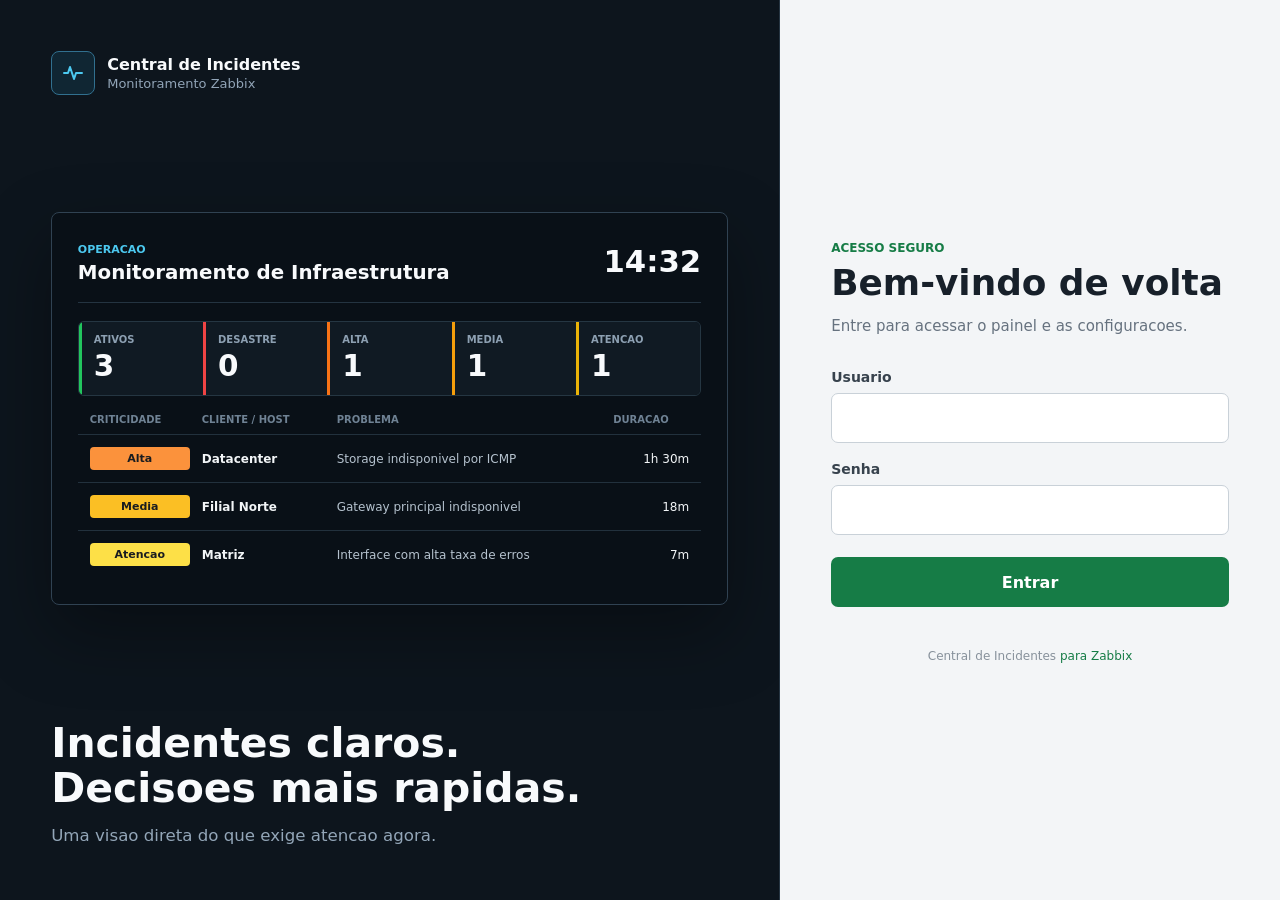
==== admin.html @ 93b90cda "feat: add dashboard customization settings" ====
<!DOCTYPE html>
<html lang="pt-BR">
<head>
  <meta charset="UTF-8" />
  <meta name="viewport" content="width=device-width, initial-scale=1.0" />
  <title>Central de Incidentes - Configuracoes</title>
  <link rel="stylesheet" href="styles.css" />
</head>
<body class="admin-page">
  <div class="admin-layout">
    <aside class="admin-sidebar">
      <div class="admin-brand">
        <div class="admin-brand-mark" aria-hidden="true">
          <svg viewBox="0 0 24 24">
            <path d="M3 12h4l2-6 4 12 2-6h6" />
          </svg>
        </div>
        <div>
          <strong>Central de Incidentes</strong>
          <span>Administracao</span>
        </div>
      </div>

      <nav class="admin-nav" aria-label="Secoes de configuracao" role="tablist">
        <button class="admin-nav-item is-active" type="button" data-admin-tab="zabbix" role="tab" aria-controls="zabbixSettings" aria-selected="true">
          <span class="admin-nav-index">01</span>
          <span><strong>Zabbix</strong><small>Conexao e escopo</small></span>
        </button>
        <button class="admin-nav-item" type="button" data-admin-tab="customization" role="tab" aria-controls="customizationSettings" aria-selected="false">
          <span class="admin-nav-index">02</span>
          <span><strong>Personalizacao</strong><small>Comportamento do painel</small></span>
        </button>
      </nav>

      <div class="admin-sidebar-footer">
        <span id="sessionText">Carregando sessao...</span>
        <button class="admin-logout" id="logoutButton" type="button">Encerrar sessao</button>
      </div>
    </aside>

    <main class="admin-main">
      <header class="admin-header">
        <div>
          <span class="admin-eyebrow">Sistema</span>
          <h1>Configuracoes</h1>
          <p>Ajuste a integracao e o comportamento da Central de Incidentes.</p>
        </div>
        <a class="admin-link" id="backToPanelLink" href="index.html">Voltar ao painel</a>
      </header>

      <section class="admin-message" id="messagePanel" role="status" aria-live="polite" hidden>
        <div id="messageText"></div>
      </section>

      <form id="settingsFormAdmin" class="admin-form">
        <section class="admin-view" id="zabbixSettings" data-admin-view="zabbix" role="tabpanel">
          <header class="admin-view-header">
            <span>01</span>
            <div>
              <h2>Conexao com o Zabbix</h2>
              <p>Credenciais, endpoint da API e origem dos incidentes monitorados.</p>
            </div>
          </header>

          <div class="admin-setting-group">
            <div class="admin-setting-intro">
              <h3>API do Zabbix</h3>
              <p>O token permanece criptografado no servidor e nunca e devolvido ao navegador.</p>
            </div>
            <div class="admin-setting-fields">
              <div class="admin-field admin-field-full">
                <div class="admin-field-heading">
                  <label id="urlFieldLabel" for="zabbixHostInput">URL da API para conexao ao Zabbix</label>
                  <div class="admin-segmented" aria-label="Modo de preenchimento da URL">
                    <button class="is-active" type="button" data-url-mode="quick" aria-pressed="true">Montagem rapida</button>
                    <button type="button" data-url-mode="full" aria-pressed="false">URL completa</button>
                  </div>
                </div>

                <input name="zabbix_api_url" id="zabbixApiUrl" type="hidden" />
                <div class="admin-url-builder" id="urlQuickFields">
                  <select id="zabbixProtocol" aria-label="Protocolo do Zabbix">
                    <option value="http">http://</option>
                    <option value="https">https://</option>
                  </select>
                  <input id="zabbixHostInput" type="text" inputmode="url" placeholder="IP ou host do Zabbix" autocomplete="url" />
                  <span>/zabbix/api_jsonrpc.php</span>
                </div>
                <input class="admin-full-url" id="zabbixFullUrl" type="url" placeholder="https://zabbix.exemplo.local/zabbix/api_jsonrpc.php" hidden />
                <span class="admin-hint" id="urlPreview">Informe o IP ou DNS do servidor Zabbix.</span>
              </div>

              <div class="admin-field admin-field-full">
                <label for="zabbixToken">Token da API</label>
                <div class="admin-input-action">
                  <input name="zabbix_token" id="zabbixToken" type="password" autocomplete="new-password" placeholder="Cole o token da API" />
                  <button class="action" id="tokenActionButton" type="button" hidden>Substituir token</button>
                </div>
                <span class="admin-token-state" id="tokenHint" data-state="empty">
                  <span aria-hidden="true"></span><span id="tokenHintText">Nenhum token salvo.</span>
                </span>
              </div>
            </div>
          </div>

          <div class="admin-setting-group">
            <div class="admin-setting-intro">
              <h3>Escopo de monitoramento</h3>
              <p>Defina quais problemas o painel deve consultar e o limite por requisicao.</p>
            </div>
            <div class="admin-setting-fields admin-grid-2">
              <div class="admin-field">
                <label for="fetchMode">Escopo</label>
                <select name="fetch_mode" id="fetchMode" required>
                  <option value="incidents">Incidentes ativos</option>
                  <option value="problems">Todos os problemas ativos</option>
                </select>
              </div>
              <div class="admin-field">
                <label for="apiLimit">Limite da API</label>
                <input name="api_limit" id="apiLimit" type="number" min="20" max="5000" step="10" required />
              </div>
              <div class="admin-field">
                <label for="monitoredGroups">IDs de grupos</label>
                <input name="monitored_group_ids" id="monitoredGroups" type="text" placeholder="12, 15, 18" />
                <span class="admin-hint">Vazio inclui todos os grupos permitidos ao token.</span>
              </div>
              <div class="admin-field">
                <label for="monitoredHosts">IDs de hosts</label>
                <input name="monitored_host_ids" id="monitoredHosts" type="text" placeholder="10084, 10120" />
                <span class="admin-hint">Vazio inclui todos os hosts permitidos ao token.</span>
              </div>
            </div>
          </div>
        </section>

        <section class="admin-view" id="customizationSettings" data-admin-view="customization" role="tabpanel" hidden>
          <header class="admin-view-header">
            <span>02</span>
            <div>
              <h2>Personalizacao do painel</h2>
              <p>Controle a atualizacao, a paginacao e a ordem dos incidentes na TV.</p>
            </div>
          </header>

          <div class="admin-setting-group">
            <div class="admin-setting-intro">
              <h3>Atualizacao e paginacao</h3>
              <p>Tempos curtos deixam o painel mais dinamico, mas aumentam o numero de consultas.</p>
            </div>
            <div class="admin-setting-fields admin-grid-2">
              <div class="admin-field">
                <label for="refreshSeconds">Atualizacao da API</label>
                <div class="admin-number-field">
                  <input name="refresh_seconds" id="refreshSeconds" type="number" min="5" max="900" step="5" required />
                  <span>segundos</span>
                </div>
              </div>
              <div class="admin-field">
                <label for="pageInterval">Troca automatica de pagina</label>
                <div class="admin-number-field">
                  <input name="page_interval_seconds" id="pageInterval" type="number" min="5" max="120" step="5" required />
                  <span>segundos</span>
                </div>
              </div>
              <div class="admin-field admin-field-full">
                <label for="sortMode">Ordenacao padrao</label>
                <select name="sort_mode" id="sortMode" required>
                  <option value="recent">Mais recentes</option>
                  <option value="severity">Criticidade primeiro</option>
                  <option value="duration">Duracao primeiro</option>
                  <option value="client">Cliente / host</option>
                  <option value="problem">Problema</option>
                </select>
              </div>
            </div>
          </div>

          <div class="admin-setting-group">
            <div class="admin-setting-intro">
              <h3>Transicao entre paginas</h3>
              <p>Escolha como a lista troca de pagina durante a rotacao automatica.</p>
            </div>
            <fieldset class="admin-setting-fields admin-choice-field">
              <legend>Efeito da paginacao</legend>
              <div class="admin-choice-grid">
                <label class="admin-choice">
                  <input name="page_transition" type="radio" value="none" />
                  <span class="admin-choice-preview preview-none" aria-hidden="true"><i></i><i></i></span>
                  <span><strong>Sem efeito</strong><small>Troca imediata</small></span>
                </label>
                <label class="admin-choice">
                  <input name="page_transition" type="radio" value="fade" />
                  <span class="admin-choice-preview preview-fade" aria-hidden="true"><i></i><i></i></span>
                  <span><strong>Fade</strong><small>Suave e discreto</small></span>
                </label>
                <label class="admin-choice">
                  <input name="page_transition" type="radio" value="slide" />
                  <span class="admin-choice-preview preview-slide" aria-hidden="true"><i></i><i></i></span>
                  <span><strong>Deslizar</strong><small>Movimento lateral</small></span>
                </label>
                <label class="admin-choice">
                  <input name="page_transition" type="radio" value="zoom" />
                  <span class="admin-choice-preview preview-zoom" aria-hidden="true"><i></i><i></i></span>
                  <span><strong>Zoom suave</strong><small>Entrada em foco</small></span>
                </label>
              </div>
            </fieldset>
          </div>

          <div class="admin-setting-group">
            <div class="admin-setting-intro">
              <h3>Escala dos textos</h3>
              <p>Ajuste a leitura a distancia sem alterar a quantidade de informacao do painel.</p>
            </div>
            <div class="admin-setting-fields">
              <div class="admin-field admin-slider-field">
                <div class="admin-slider-heading">
                  <label for="incidentFontScale">Fonte dos incidentes</label>
                  <output id="incidentFontScaleValue" for="incidentFontScale">100%</output>
                </div>
                <input name="incident_font_scale" id="incidentFontScale" type="range" min="85" max="125" step="5" value="100" />
                <div class="admin-slider-scale"><span>Compacta</span><span>Padrao</span><span>Ampliada</span></div>
              </div>
              <div class="admin-field admin-slider-field">
                <div class="admin-slider-heading">
                  <label for="cardFontScale">Fonte dos cards</label>
                  <output id="cardFontScaleValue" for="cardFontScale">100%</output>
                </div>
                <input name="card_font_scale" id="cardFontScale" type="range" min="85" max="125" step="5" value="100" />
                <div class="admin-slider-scale"><span>Compacta</span><span>Padrao</span><span>Ampliada</span></div>
              </div>
              <button class="action admin-reset-button" id="resetCustomizationButton" type="button">Redefinir personalizacao</button>
            </div>
          </div>
        </section>

        <footer class="admin-actions">
          <span id="saveHint" data-state="clean">Nenhuma alteracao pendente.</span>
          <div>
            <button class="action" id="discardChangesButton" type="button" disabled>Descartar alteracoes</button>
            <button class="action primary" id="saveSettingsButton" type="submit" disabled>Salvar configuracoes</button>
          </div>
        </footer>
      </form>
    </main>
  </div>

  <script src="admin.js"></script>
</body>
</html>
---- styles.css ----
/* Shared foundation for login and administration */
    * {
      box-sizing: border-box;
    }

    :root {
      --bg: #070b10;
      --surface: #101923;
      --surface-2: #152131;
      --surface-3: #1d2b3a;
      --border: #2a3a4c;
      --text: #f8fafc;
      --muted: #9fb0c4;
      --muted-2: #6f8196;
      --ok: #22c55e;
      --info: #38bdf8;
      --disaster: #ef4444;
      --high: #f97316;
      --average: #f59e0b;
      --warning: #eab308;
      --severity-dark-text: #111827;
      --shadow: 0 22px 58px rgba(0, 0, 0, 0.42);
    }

    html,
    body {
      width: 100%;
      height: 100%;
      margin: 0;
      overflow: hidden;
      font-family: Inter, ui-sans-serif, system-ui, -apple-system, BlinkMacSystemFont, "Segoe UI", Arial, sans-serif;
      background:
        radial-gradient(circle at 12% 0%, rgba(56, 189, 248, 0.18), transparent 30%),
        radial-gradient(circle at 90% 8%, rgba(34, 197, 94, 0.10), transparent 28%),
        linear-gradient(180deg, #0a1017 0%, #070b10 48%, #05070b 100%);
      color: var(--text);
    }

    button,
    input,
    select {
      font: inherit;
    }

    button {
      color: inherit;
    }


/* Shared controls */
    .action {
      height: 42px;
      display: inline-flex;
      align-items: center;
      justify-content: center;
      padding: 0 16px;
      border: 1px solid var(--border);
      border-radius: 8px;
      background: var(--surface-2);
      color: var(--text);
      cursor: pointer;
      font-size: 14px;
      font-weight: 700;
    }

    .action.primary {
      color: #07110e;
      border-color: transparent;
      background: var(--ok);
    }

    .action:disabled {
      cursor: wait;
      opacity: 0.58;
    }


/* Authentication and administration */
    .auth-page {
      min-height: 100%;
      overflow: auto;
      background: #f3f5f7;
      color: #17202a;
    }

    .auth-shell {
      min-height: 100vh;
      display: grid;
      grid-template-columns: minmax(0, 1.35fr) minmax(500px, 0.65fr);
    }

    .auth-visual {
      min-width: 0;
      min-height: 100vh;
      display: grid;
      grid-template-rows: auto minmax(280px, 1fr) auto;
      gap: clamp(24px, 4vh, 44px);
      padding: clamp(28px, 4vw, 64px);
      overflow: hidden;
      background: #0d151d;
      color: #f8fafc;
      border-right: 1px solid #263542;
    }

    .auth-brand,
    .auth-mobile-brand,
    .admin-brand {
      display: flex;
      align-items: center;
      gap: 12px;
    }

    .auth-brand-mark,
    .admin-brand-mark {
      width: 44px;
      height: 44px;
      flex: 0 0 44px;
      display: grid;
      place-items: center;
      border: 1px solid #31708f;
      border-radius: 8px;
      background: #102633;
      color: #4cc9f0;
    }

    .auth-brand-mark svg,
    .admin-brand-mark svg {
      width: 24px;
      height: 24px;
      fill: none;
      stroke: currentColor;
      stroke-width: 2;
      stroke-linecap: round;
      stroke-linejoin: round;
    }

    .auth-brand strong,
    .auth-mobile-brand strong {
      display: block;
      font-size: 16px;
      font-weight: 700;
    }

    .auth-brand span {
      display: block;
      margin-top: 2px;
      color: #91a4b7;
      font-size: 13px;
    }

    .dashboard-preview {
      width: min(100%, 980px);
      align-self: center;
      padding: clamp(18px, 2vw, 28px);
      border: 1px solid #304252;
      border-radius: 8px;
      background: #091017;
      box-shadow: 0 28px 70px rgba(0, 0, 0, 0.34);
    }

    .preview-header {
      display: flex;
      align-items: center;
      justify-content: space-between;
      gap: 20px;
      padding-bottom: 18px;
      border-bottom: 1px solid #243441;
    }

    .preview-header strong {
      display: block;
      margin-top: 4px;
      font-size: clamp(16px, 1.55vw, 24px);
      font-weight: 650;
    }

    .preview-kicker {
      color: #4cc9f0;
      font-size: 11px;
      font-weight: 700;
      text-transform: uppercase;
    }

    .preview-time {
      font-size: clamp(22px, 2.4vw, 36px);
      font-weight: 700;
      font-variant-numeric: tabular-nums;
    }

    .preview-metrics {
      display: grid;
      grid-template-columns: repeat(5, minmax(0, 1fr));
      margin: 18px 0;
      border: 1px solid #253642;
      border-radius: 6px;
      overflow: hidden;
    }

    .preview-metric {
      min-width: 0;
      padding: 12px;
      border-left: 3px solid #22c55e;
      background: #101a23;
    }

    .preview-metric + .preview-metric {
      border-top: 0;
      border-bottom: 0;
    }

    .preview-metric span,
    .preview-metric strong {
      display: block;
    }

    .preview-metric span {
      color: #8da0b2;
      font-size: 10px;
      font-weight: 600;
      text-transform: uppercase;
    }

    .preview-metric strong {
      margin-top: 4px;
      font-size: clamp(22px, 2.3vw, 34px);
      font-weight: 700;
    }

    .preview-metric.disaster { border-left-color: #ef4444; }
    .preview-metric.high { border-left-color: #f97316; }
    .preview-metric.average { border-left-color: #f59e0b; }
    .preview-metric.warning { border-left-color: #eab308; }

    .preview-table-head,
    .preview-event {
      display: grid;
      grid-template-columns: 100px minmax(110px, 0.72fr) minmax(180px, 1.55fr) 76px;
      align-items: center;
      gap: 12px;
    }

    .preview-table-head {
      padding: 0 12px 9px;
      color: #6f8294;
      font-size: 10px;
      font-weight: 650;
      text-transform: uppercase;
    }

    .preview-event {
      min-height: 48px;
      padding: 8px 12px;
      border-top: 1px solid #22313d;
      color: #b5c2ce;
      font-size: 12px;
    }

    .preview-event strong {
      overflow: hidden;
      color: #f2f5f7;
      font-weight: 600;
      text-overflow: ellipsis;
      white-space: nowrap;
    }

    .preview-event > span:not(.preview-severity) {
      overflow: hidden;
      text-overflow: ellipsis;
      white-space: nowrap;
    }

    .preview-event time {
      color: #f2f5f7;
      text-align: right;
      font-variant-numeric: tabular-nums;
    }

    .preview-severity {
      padding: 5px 8px;
      border-radius: 4px;
      color: #191c20;
      font-size: 11px;
      font-weight: 750;
      text-align: center;
    }

    .preview-severity.high { background: #fb923c; }
    .preview-severity.average { background: #fbbf24; }
    .preview-severity.warning { background: #fde047; }

    .auth-visual-copy h1 {
      margin: 0;
      padding: 0;
      overflow: visible;
      color: #f8fafc;
      font-size: clamp(30px, 3.2vw, 52px);
      font-weight: 650;
      line-height: 1.08;
      white-space: normal;
    }

    .auth-visual-copy p {
      margin: 14px 0 0;
      color: #93a6b8;
      font-size: clamp(15px, 1.3vw, 19px);
      line-height: 1.5;
    }

    .auth-access {
      min-width: 0;
      display: grid;
      place-items: center;
      padding: 40px clamp(28px, 4vw, 56px);
      background: #f3f5f7;
    }

    .auth-form-wrap {
      width: min(100%, 430px);
    }

    .auth-mobile-brand {
      display: none;
      margin-bottom: 44px;
    }

    .auth-heading > span {
      color: #167c46;
      font-size: 12px;
      font-weight: 700;
      text-transform: uppercase;
    }

    .auth-heading h2 {
      margin: 8px 0 0;
      color: #17202a;
      font-size: clamp(30px, 2.8vw, 40px);
      font-weight: 700;
      line-height: 1.08;
    }

    .auth-heading p {
      margin: 12px 0 0;
      color: #66727f;
      font-size: 15px;
      line-height: 1.5;
    }

    .auth-form {
      display: grid;
      gap: 18px;
      margin-top: 32px;
    }

    .auth-form label {
      display: grid;
      gap: 8px;
      color: #37424d;
      font-size: 14px;
      font-weight: 600;
    }

    .auth-form input {
      width: 100%;
      height: 50px;
      padding: 0 14px;
      border: 1px solid #c9d1d8;
      border-radius: 7px;
      outline: none;
      background: #ffffff;
      color: #17202a;
      transition: border-color 150ms ease, box-shadow 150ms ease;
    }

    .auth-form input:focus {
      border-color: #167c46;
      box-shadow: 0 0 0 3px rgba(22, 124, 70, 0.12);
    }

    .auth-submit {
      height: 50px;
      margin-top: 4px;
      border: 0;
      border-radius: 7px;
      background: #167c46;
      color: #ffffff;
      cursor: pointer;
      font-weight: 700;
      transition: background 150ms ease, transform 150ms ease;
    }

    .auth-submit:hover,
    .auth-submit:focus-visible {
      outline: none;
      background: #11683a;
      transform: translateY(-1px);
    }

    .auth-submit:disabled {
      cursor: wait;
      opacity: 0.62;
      transform: none;
    }

    .auth-message,
    .admin-message {
      margin-bottom: 22px;
      padding: 12px 14px;
      border: 1px solid #cbd5df;
      border-radius: 7px;
      background: #ffffff;
      color: #42505d;
      font-size: 14px;
      line-height: 1.45;
    }

    .auth-message[data-type="error"],
    .admin-message[data-type="error"] {
      border-color: #efb2b2;
      background: #fff1f1;
      color: #9f2929;
    }

    .admin-message[data-type="success"] {
      border-color: #9fd5b6;
      background: #edf9f1;
      color: #17633a;
    }

    .admin-message[data-type="warning"] {
      border-color: #e9c97f;
      background: #fff8e7;
      color: #785610;
    }

    .auth-footnote {
      margin-top: 42px;
      color: #87919b;
      font-size: 12px;
      text-align: center;
    }

    .auth-footnote span {
      color: #167c46;
    }

    .admin-page {
      height: 100vh;
      min-height: 100vh;
      overflow-x: hidden;
      overflow-y: auto;
      color: #edf3f7;
      background: #080f15;
      color-scheme: dark;
      scrollbar-color: #3f5668 #080f15;
      scrollbar-width: thin;
    }

    .admin-page::-webkit-scrollbar {
      width: 11px;
    }

    .admin-page::-webkit-scrollbar-track {
      background: #080f15;
    }

    .admin-page::-webkit-scrollbar-thumb {
      border: 3px solid #080f15;
      border-radius: 6px;
      background: #3f5668;
    }

    .admin-page::-webkit-scrollbar-thumb:hover {
      background: #526c7d;
    }

    .admin-page [hidden] {
      display: none !important;
    }

    .admin-layout {
      display: grid;
      grid-template-columns: 272px minmax(0, 1fr);
      min-height: 100vh;
    }

    .admin-sidebar {
      position: sticky;
      top: 0;
      display: flex;
      flex-direction: column;
      height: 100vh;
      padding: 26px 18px 20px;
      border-right: 1px solid #23333f;
      background: #0d161e;
    }

    .admin-brand {
      display: flex;
      align-items: center;
      gap: 12px;
      padding: 0 8px 28px;
      border-bottom: 1px solid #23333f;
    }

    .admin-brand-mark {
      display: grid;
      flex: 0 0 42px;
      width: 42px;
      height: 42px;
      place-items: center;
      border: 1px solid #24566a;
      border-radius: 7px;
      color: #4cc9f0;
      background: #0c2430;
    }

    .admin-brand-mark svg {
      width: 22px;
      height: 22px;
      fill: none;
      stroke: currentColor;
      stroke-linecap: round;
      stroke-linejoin: round;
      stroke-width: 1.8;
    }

    .admin-brand strong,
    .admin-brand span {
      display: block;
    }

    .admin-brand strong {
      color: #f6f9fb;
      font-size: 14px;
      font-weight: 650;
    }

    .admin-brand span {
      margin-top: 3px;
      color: #7f93a4;
      font-size: 11px;
      letter-spacing: 0;
      text-transform: uppercase;
    }

    .admin-nav {
      display: grid;
      gap: 6px;
      margin-top: 24px;
    }

    .admin-nav-item {
      display: grid;
      grid-template-columns: 30px minmax(0, 1fr);
      gap: 10px;
      width: 100%;
      min-height: 62px;
      padding: 11px 12px;
      border: 1px solid transparent;
      border-radius: 6px;
      color: #91a3b2;
      background: transparent;
      text-align: left;
      cursor: pointer;
    }

    .admin-nav-item:hover {
      border-color: #293b48;
      color: #dbe6ec;
      background: #111e27;
    }

    .admin-nav-item.is-active {
      border-color: #2b5263;
      color: #f4f8fa;
      background: #112631;
      box-shadow: inset 3px 0 #4cc9f0;
    }

    .admin-nav-index {
      padding-top: 2px;
      color: #647887;
      font-size: 11px;
      font-variant-numeric: tabular-nums;
    }

    .admin-nav-item.is-active .admin-nav-index {
      color: #4cc9f0;
    }

    .admin-nav-item strong,
    .admin-nav-item small {
      display: block;
    }

    .admin-nav-item strong {
      font-size: 14px;
      font-weight: 600;
    }

    .admin-nav-item small {
      margin-top: 4px;
      color: #728593;
      font-size: 11px;
      font-weight: 400;
    }

    .admin-sidebar-footer {
      display: grid;
      gap: 10px;
      margin-top: auto;
      padding: 18px 8px 2px;
      border-top: 1px solid #23333f;
    }

    .admin-sidebar-footer span {
      overflow: hidden;
      color: #7f93a4;
      font-size: 12px;
      text-overflow: ellipsis;
      white-space: nowrap;
    }

    .admin-logout {
      width: fit-content;
      padding: 0;
      border: 0;
      color: #bdcbd4;
      background: transparent;
      font-size: 12px;
      cursor: pointer;
    }

    .admin-logout:hover,
    .admin-logout:focus-visible {
      color: #f6f9fb;
    }

    .admin-main {
      min-width: 0;
      padding: 34px clamp(28px, 5vw, 72px) 92px;
    }

    .admin-header {
      display: flex;
      align-items: flex-end;
      justify-content: space-between;
      gap: 24px;
      max-width: 1180px;
      margin: 0 auto 28px;
      padding-bottom: 24px;
      border-bottom: 1px solid #23333f;
    }

    .admin-eyebrow {
      color: #4cc9f0;
      font-size: 11px;
      font-weight: 650;
      text-transform: uppercase;
    }

    .admin-header h1 {
      margin: 6px 0 5px;
      color: #f7fafc;
      font-size: clamp(30px, 4vw, 44px);
      font-weight: 650;
      line-height: 1.05;
    }

    .admin-header p {
      margin: 0;
      color: #8fa1b0;
      font-size: 14px;
      line-height: 1.5;
    }

    .admin-link {
      padding-bottom: 3px;
      color: #b9c8d1;
      font-size: 13px;
      font-weight: 600;
      text-decoration: none;
      white-space: nowrap;
    }

    .admin-link::before {
      content: "\2190";
      margin-right: 7px;
      color: #4cc9f0;
    }

    .admin-link:hover,
    .admin-link:focus-visible {
      color: #ffffff;
    }

    .admin-message,
    .admin-form {
      max-width: 1180px;
      margin-inline: auto;
    }

    .admin-message {
      margin-bottom: 18px;
      padding: 13px 15px;
      border: 1px solid #28556a;
      border-radius: 6px;
      color: #bfeafb;
      background: #0d2530;
      font-size: 13px;
    }

    .admin-message[data-type="error"] {
      border-color: #713440;
      color: #ffbdc5;
      background: #26141a;
    }

    .admin-message[data-type="success"] {
      border-color: #226441;
      color: #a9eac5;
      background: #0e261b;
    }

    .admin-message[data-type="warning"] {
      border-color: #6a5323;
      color: #f2d28b;
      background: #251e10;
    }

    .admin-form {
      min-width: 0;
    }

    .admin-view-header {
      display: grid;
      grid-template-columns: 38px minmax(0, 1fr);
      gap: 14px;
      align-items: start;
      padding: 4px 0 24px;
    }

    .admin-view-header > span {
      display: grid;
      width: 36px;
      height: 36px;
      place-items: center;
      border: 1px solid #2d4654;
      border-radius: 6px;
      color: #4cc9f0;
      background: #0d2029;
      font-size: 11px;
    }

    .admin-view-header h2 {
      margin: 0 0 6px;
      color: #f2f7f9;
      font-size: 24px;
      font-weight: 620;
      line-height: 1.2;
    }

    .admin-view-header p,
    .admin-setting-intro p {
      margin: 0;
      color: #8396a5;
      font-size: 13px;
      line-height: 1.55;
    }

    .admin-setting-group {
      display: grid;
      grid-template-columns: minmax(190px, 250px) minmax(0, 1fr);
      gap: clamp(28px, 5vw, 68px);
      padding: 30px 0;
      border-top: 1px solid #21313d;
    }

    .admin-setting-intro h3 {
      margin: 0 0 8px;
      color: #dbe6eb;
      font-size: 15px;
      font-weight: 600;
    }

    .admin-setting-fields {
      display: grid;
      gap: 22px;
      min-width: 0;
    }

    .admin-grid-2 {
      grid-template-columns: repeat(2, minmax(0, 1fr));
    }

    .admin-field {
      display: grid;
      align-content: start;
      gap: 8px;
      min-width: 0;
    }

    .admin-field-full {
      grid-column: 1 / -1;
    }

    .admin-field > label,
    .admin-field-heading > label {
      color: #c6d3da;
      font-size: 12px;
      font-weight: 600;
    }

    .admin-field-heading {
      display: flex;
      align-items: center;
      justify-content: space-between;
      gap: 18px;
    }

    .admin-page input,
    .admin-page select {
      width: 100%;
      height: 46px;
      min-width: 0;
      padding: 0 13px;
      border: 1px solid #2b3d49;
      border-radius: 6px;
      outline: none;
      color: #f1f6f8;
      background: #091119;
      font: inherit;
      font-size: 13px;
    }

    .admin-page input::placeholder {
      color: #586b79;
      opacity: 1;
    }

    .admin-page input:hover,
    .admin-page select:hover {
      border-color: #3a5260;
    }

    .admin-page input:focus,
    .admin-page select:focus {
      border-color: #3ca9cb;
      box-shadow: 0 0 0 3px rgba(76, 201, 240, 0.1);
    }

    .admin-page input[readonly] {
      color: #8ca0ae;
      background: #0d161e;
      cursor: default;
    }

    .admin-segmented {
      display: inline-grid;
      grid-auto-flow: column;
      padding: 3px;
      border: 1px solid #2a3c48;
      border-radius: 6px;
      background: #0b141b;
    }

    .admin-segmented button {
      min-height: 30px;
      padding: 0 11px;
      border: 0;
      border-radius: 4px;
      color: #8295a4;
      background: transparent;
      font-size: 11px;
      font-weight: 600;
      cursor: pointer;
    }

    .admin-segmented button:hover {
      color: #d9e5eb;
    }

    .admin-segmented button.is-active {
      color: #eaf9fe;
      background: #173442;
    }

    .admin-url-builder {
      display: grid;
      grid-template-columns: 104px minmax(150px, 1fr) auto;
      min-width: 0;
      border: 1px solid #2b3d49;
      border-radius: 6px;
      background: #091119;
    }

    .admin-url-builder:focus-within {
      border-color: #3ca9cb;
      box-shadow: 0 0 0 3px rgba(76, 201, 240, 0.1);
    }

    .admin-url-builder select,
    .admin-url-builder input {
      border: 0;
      border-radius: 0;
      box-shadow: none;
    }

    .admin-url-builder select {
      border-right: 1px solid #2b3d49;
      border-radius: 5px 0 0 5px;
      color: #8fdff7;
      background: #0e1b23;
    }

    .admin-url-builder input:focus,
    .admin-url-builder select:focus {
      border-color: transparent;
      box-shadow: none;
    }

    .admin-url-builder > span {
      display: flex;
      align-items: center;
      padding: 0 13px;
      border-left: 1px solid #2b3d49;
      color: #8195a3;
      background: #0e1b23;
      font-family: Consolas, "Courier New", monospace;
      font-size: 12px;
      white-space: nowrap;
    }

    .admin-full-url {
      font-family: Consolas, "Courier New", monospace !important;
    }

    .admin-hint {
      margin: 0;
      overflow-wrap: anywhere;
      color: #687c8b;
      font-size: 11px;
      line-height: 1.45;
    }

    .admin-hint.has-value {
      color: #8299a7;
      font-family: Consolas, "Courier New", monospace;
    }

    .admin-input-action {
      display: grid;
      grid-template-columns: minmax(0, 1fr) auto;
      gap: 10px;
    }

    .admin-input-action .action {
      min-height: 46px;
      white-space: nowrap;
    }

    .admin-token-state {
      display: flex;
      align-items: center;
      gap: 7px;
      color: #8093a1;
      font-size: 11px;
    }

    .admin-token-state > span:first-child {
      flex: 0 0 7px;
      width: 7px;
      height: 7px;
      border-radius: 50%;
      background: #667985;
    }

    .admin-token-state[data-state="saved"] {
      color: #9edab8;
    }

    .admin-token-state[data-state="saved"] > span:first-child {
      background: #25c36a;
      box-shadow: 0 0 0 3px rgba(37, 195, 106, 0.1);
    }

    .admin-token-state[data-state="editing"] {
      color: #8fdff7;
    }

    .admin-token-state[data-state="editing"] > span:first-child {
      background: #4cc9f0;
    }

    .admin-number-field {
      position: relative;
    }

    .admin-number-field input {
      padding-right: 84px;
    }

    .admin-number-field span {
      position: absolute;
      top: 50%;
      right: 13px;
      color: #718594;
      font-size: 11px;
      pointer-events: none;
      transform: translateY(-50%);
    }

    .admin-choice-field {
      min-width: 0;
      margin: 0;
      padding: 0;
      border: 0;
    }

    .admin-choice-field legend {
      margin-bottom: 10px;
      color: #c6d3da;
      font-size: 12px;
      font-weight: 600;
    }

    .admin-choice-grid {
      display: grid;
      grid-template-columns: repeat(2, minmax(0, 1fr));
      gap: 10px;
    }

    .admin-choice {
      display: grid;
      grid-template-columns: 18px 46px minmax(0, 1fr);
      align-items: center;
      gap: 11px;
      min-height: 68px;
      padding: 10px 12px;
      border: 1px solid #2b3d49;
      border-radius: 6px;
      color: #afbec7;
      background: #0b141b;
      cursor: pointer;
    }

    .admin-choice:hover {
      border-color: #3c5665;
      background: #0e1921;
    }

    .admin-choice:has(input:checked) {
      border-color: #3989a4;
      color: #f0f8fb;
      background: #102631;
      box-shadow: inset 3px 0 #4cc9f0;
    }

    .admin-page .admin-choice input[type="radio"] {
      width: 16px;
      height: 16px;
      margin: 0;
      padding: 0;
      border: 0;
      accent-color: #4cc9f0;
      box-shadow: none;
    }

    .admin-choice strong,
    .admin-choice small {
      display: block;
    }

    .admin-choice strong {
      font-size: 12px;
      font-weight: 600;
    }

    .admin-choice small {
      margin-top: 3px;
      color: #718594;
      font-size: 10px;
    }

    .admin-choice-preview {
      position: relative;
      display: block;
      width: 42px;
      height: 28px;
      overflow: hidden;
      border: 1px solid #2d4654;
      border-radius: 4px;
      background: #091119;
    }

    .admin-choice-preview i {
      position: absolute;
      left: 7px;
      width: 27px;
      height: 3px;
      border-radius: 1px;
      background: #6b8493;
    }

    .admin-choice-preview i:first-child {
      top: 8px;
    }

    .admin-choice-preview i:last-child {
      top: 16px;
      width: 19px;
    }

    .admin-choice:has(input:checked) .preview-fade i {
      animation: admin-preview-fade 1.8s ease-in-out infinite;
    }

    .admin-choice:has(input:checked) .preview-slide i {
      animation: admin-preview-slide 1.8s ease-in-out infinite;
    }

    .admin-choice:has(input:checked) .preview-zoom i {
      animation: admin-preview-zoom 1.8s ease-in-out infinite;
    }

    @keyframes admin-preview-fade {
      50% { opacity: 0.25; }
    }

    @keyframes admin-preview-slide {
      50% { transform: translateX(7px); }
    }

    @keyframes admin-preview-zoom {
      50% { transform: scale(0.82); }
    }

    .admin-slider-field {
      gap: 11px;
      padding-bottom: 8px;
    }

    .admin-slider-heading,
    .admin-slider-scale {
      display: flex;
      align-items: center;
      justify-content: space-between;
      gap: 16px;
    }

    .admin-slider-heading label {
      color: #c6d3da;
      font-size: 12px;
      font-weight: 600;
    }

    .admin-slider-heading output {
      min-width: 48px;
      padding: 4px 7px;
      border: 1px solid #2d4654;
      border-radius: 4px;
      color: #8fdff7;
      background: #0d2029;
      font-size: 11px;
      font-variant-numeric: tabular-nums;
      text-align: center;
    }

    .admin-page .admin-slider-field input[type="range"] {
      -webkit-appearance: none;
      appearance: none;
      width: 100%;
      height: 5px;
      margin: 7px 0 3px;
      padding: 0;
      border: 0;
      border-radius: 3px;
      box-shadow: none;
      background: #293c48;
      cursor: pointer;
      accent-color: #4cc9f0;
    }

    .admin-page .admin-slider-field input[type="range"]::-webkit-slider-thumb {
      width: 18px;
      height: 18px;
      border: 3px solid #0b141b;
      border-radius: 50%;
      background: #4cc9f0;
      box-shadow: 0 0 0 1px #4cc9f0;
      -webkit-appearance: none;
      appearance: none;
    }

    .admin-slider-scale {
      color: #607482;
      font-size: 10px;
    }

    .admin-reset-button {
      width: fit-content;
    }

    .admin-actions {
      position: sticky;
      bottom: 0;
      z-index: 2;
      display: flex;
      align-items: center;
      justify-content: space-between;
      gap: 20px;
      min-height: 76px;
      margin-top: 4px;
      padding: 14px 0;
      border-top: 1px solid #2a3b47;
      background: #080f15;
    }

    .admin-actions > span {
      color: #718594;
      font-size: 11px;
    }

    .admin-actions > span[data-state="dirty"] {
      color: #f2d28b;
    }

    .admin-actions > div {
      display: flex;
      gap: 10px;
    }

    .admin-page .action {
      display: inline-flex;
      align-items: center;
      justify-content: center;
      min-height: 40px;
      padding: 0 15px;
      border: 1px solid #334753;
      border-radius: 6px;
      color: #c5d2d9;
      background: #101b23;
      font-size: 12px;
      font-weight: 600;
      text-decoration: none;
      cursor: pointer;
    }

    .admin-page .action:hover,
    .admin-page .action:focus-visible {
      outline: none;
      border-color: #496270;
      color: #ffffff;
      background: #15232d;
    }

    .admin-page .action.primary {
      border-color: #2497b9;
      color: #061219;
      background: #4cc9f0;
    }

    .admin-page .action.primary:hover,
    .admin-page .action.primary:focus-visible {
      border-color: #72d6f4;
      background: #72d6f4;
    }

    .admin-page .action:disabled {
      border-color: #25343e;
      color: #566976;
      background: #0c151c;
      cursor: not-allowed;
      opacity: 0.72;
    }

    .admin-page button:focus-visible,
    .admin-page a:focus-visible {
      outline: 2px solid #4cc9f0;
      outline-offset: 2px;
    }

    @media (max-width: 980px) {
      .admin-layout {
        grid-template-columns: 1fr;
      }

      .admin-sidebar {
        position: static;
        height: auto;
        padding: 18px 24px;
        border-right: 0;
        border-bottom: 1px solid #23333f;
      }

      .admin-brand {
        padding: 0 0 16px;
      }

      .admin-nav {
        grid-template-columns: repeat(2, minmax(0, 1fr));
        margin-top: 14px;
      }

      .admin-nav-item {
        min-height: 56px;
      }

      .admin-sidebar-footer {
        display: flex;
        justify-content: space-between;
        margin-top: 14px;
        padding: 14px 0 0;
      }

      .admin-main {
        padding-top: 28px;
      }
    }

    @media (max-width: 700px) {
      .admin-main {
        padding: 24px 18px 64px;
      }

      .admin-header {
        align-items: flex-start;
        flex-direction: column;
      }

      .admin-header h1 {
        font-size: 32px;
      }

      .admin-setting-group {
        grid-template-columns: 1fr;
        gap: 22px;
        padding: 26px 0;
      }

      .admin-grid-2 {
        grid-template-columns: 1fr;
      }

      .admin-choice-grid {
        grid-template-columns: 1fr;
      }

      .admin-field-heading {
        align-items: flex-start;
        flex-direction: column;
      }

      .admin-url-builder {
        grid-template-columns: 96px minmax(0, 1fr);
      }

      .admin-url-builder > span {
        grid-column: 1 / -1;
        min-height: 38px;
        border-top: 1px solid #2b3d49;
        border-left: 0;
      }

      .admin-input-action {
        grid-template-columns: 1fr;
      }

      .admin-actions {
        position: static;
        align-items: stretch;
        flex-direction: column;
      }

      .admin-actions > div {
        display: grid;
        grid-template-columns: 1fr 1fr;
      }
    }


    @media (max-width: 1100px) {
      .auth-shell {
        grid-template-columns: 1fr;
      }

      .auth-visual {
        min-height: 520px;
        grid-template-rows: auto 1fr;
        padding: 28px;
      }

      .auth-visual-copy {
        display: none;
      }

      .dashboard-preview {
        width: min(100%, 760px);
        justify-self: center;
      }

      .auth-access {
        min-height: 560px;
        padding-block: 64px;
      }
    }

    @media (max-width: 820px) {
      html,
      body {
        overflow: auto;
      }

      .auth-visual {
        min-height: 390px;
        gap: 22px;
        padding: 22px;
      }

      .auth-brand {
        display: none;
      }

      .auth-mobile-brand {
        display: flex;
      }

      .preview-table-head,
      .preview-event {
        grid-template-columns: 88px minmax(100px, 0.8fr) minmax(160px, 1.5fr) 68px;
      }

      .auth-access {
        min-height: 520px;
        padding: 48px 24px;
      }

    }

    @media (max-width: 560px) {
      .auth-visual {
        min-height: 310px;
      }

      .dashboard-preview {
        padding: 14px;
      }

      .preview-metrics {
        grid-template-columns: repeat(3, minmax(0, 1fr));
      }

      .preview-metric:nth-child(4),
      .preview-metric:nth-child(5),
      .preview-table-head,
      .preview-event:nth-child(n + 3) {
        display: none;
      }

      .preview-event {
        grid-template-columns: 78px minmax(86px, 0.8fr) minmax(120px, 1.5fr) 60px;
        gap: 8px;
        padding-inline: 4px;
      }

      .auth-access {
        padding-inline: 20px;
      }
    }
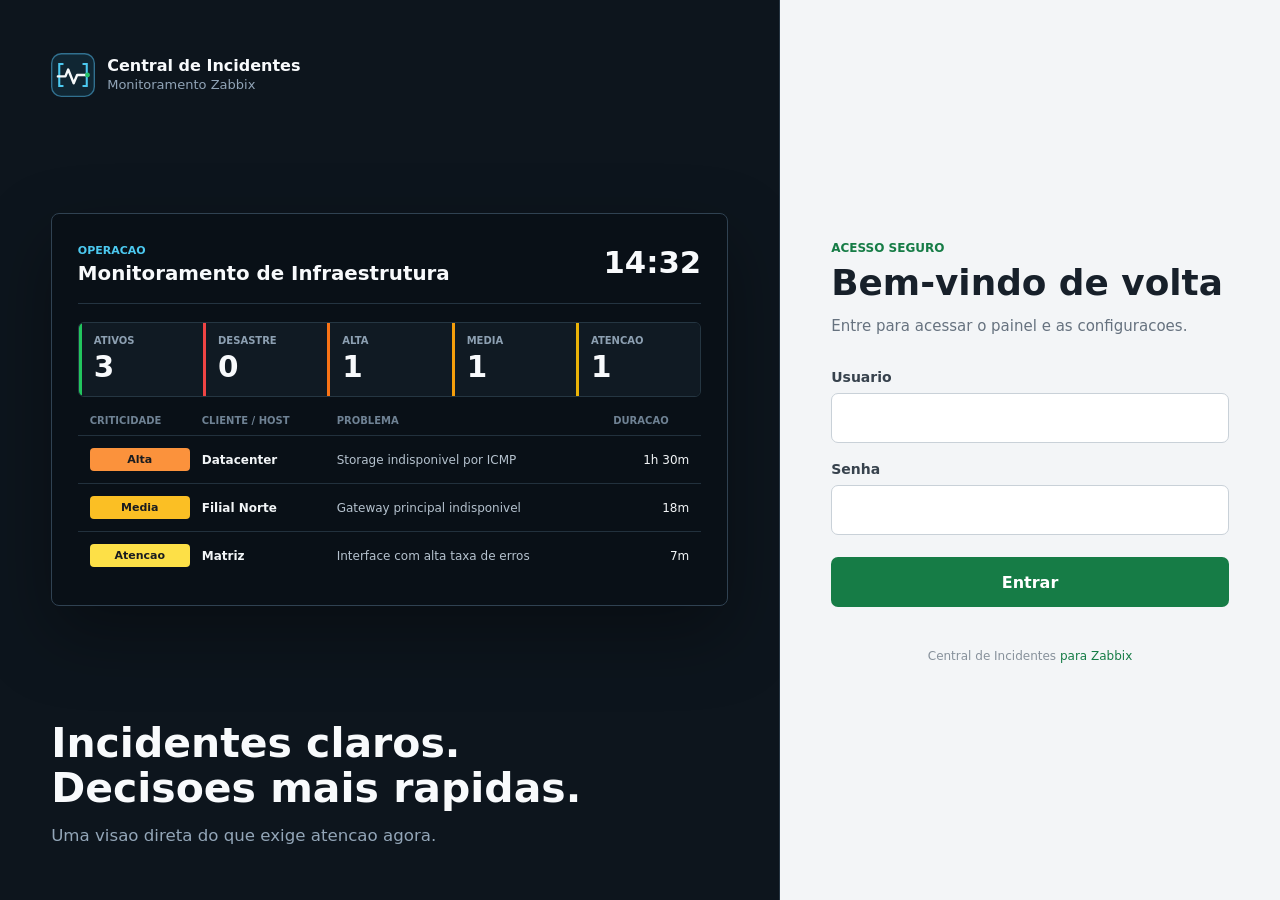
==== commit 25bc2e3a: "feat: add visual identity and quick font controls" ====
--- a/admin.html
+++ b/admin.html
@@ -4,22 +4,21 @@
   <meta charset="UTF-8" />
   <meta name="viewport" content="width=device-width, initial-scale=1.0" />
   <title>Central de Incidentes - Configuracoes</title>
+  <link rel="icon" href="assets/favicon.svg?v=1" type="image/svg+xml" />
   <link rel="stylesheet" href="styles.css" />
 </head>
 <body class="admin-page">
   <div class="admin-layout">
     <aside class="admin-sidebar">
-      <div class="admin-brand">
-        <div class="admin-brand-mark" aria-hidden="true">
-          <svg viewBox="0 0 24 24">
-            <path d="M3 12h4l2-6 4 12 2-6h6" />
-          </svg>
-        </div>
+      <a class="admin-brand" href="index.html" data-home-link aria-label="Ir para o painel">
+        <span class="admin-brand-mark" aria-hidden="true">
+          <img src="assets/logo-mark.svg" alt="" />
+        </span>
         <div>
           <strong>Central de Incidentes</strong>
           <span>Administracao</span>
         </div>
-      </div>
+      </a>
 
       <nav class="admin-nav" aria-label="Secoes de configuracao" role="tablist">
         <button class="admin-nav-item is-active" type="button" data-admin-tab="zabbix" role="tab" aria-controls="zabbixSettings" aria-selected="true">
--- a/styles.css
+++ b/styles.css
@@ -108,6 +108,8 @@
       display: flex;
       align-items: center;
       gap: 12px;
+      color: inherit;
+      text-decoration: none;
     }
 
     .auth-brand-mark,
@@ -117,21 +119,24 @@
       flex: 0 0 44px;
       display: grid;
       place-items: center;
-      border: 1px solid #31708f;
+      border: 0;
       border-radius: 8px;
-      background: #102633;
-      color: #4cc9f0;
-    }
-
-    .auth-brand-mark svg,
-    .admin-brand-mark svg {
-      width: 24px;
-      height: 24px;
-      fill: none;
-      stroke: currentColor;
-      stroke-width: 2;
-      stroke-linecap: round;
-      stroke-linejoin: round;
+      background: transparent;
+    }
+
+    .auth-brand-mark img,
+    .admin-brand-mark img {
+      display: block;
+      width: 100%;
+      height: 100%;
+    }
+
+    .auth-brand:focus-visible,
+    .auth-mobile-brand:focus-visible,
+    .admin-brand:focus-visible {
+      outline: 2px solid #4cc9f0;
+      outline-offset: 5px;
+      border-radius: 8px;
     }
 
     .auth-brand strong,
@@ -508,20 +513,14 @@
       width: 42px;
       height: 42px;
       place-items: center;
-      border: 1px solid #24566a;
+      border: 0;
       border-radius: 7px;
-      color: #4cc9f0;
-      background: #0c2430;
-    }
-
-    .admin-brand-mark svg {
-      width: 22px;
-      height: 22px;
-      fill: none;
-      stroke: currentColor;
-      stroke-linecap: round;
-      stroke-linejoin: round;
-      stroke-width: 1.8;
+      background: transparent;
+    }
+
+    .admin-brand-mark img {
+      width: 100%;
+      height: 100%;
     }
 
     .admin-brand strong,
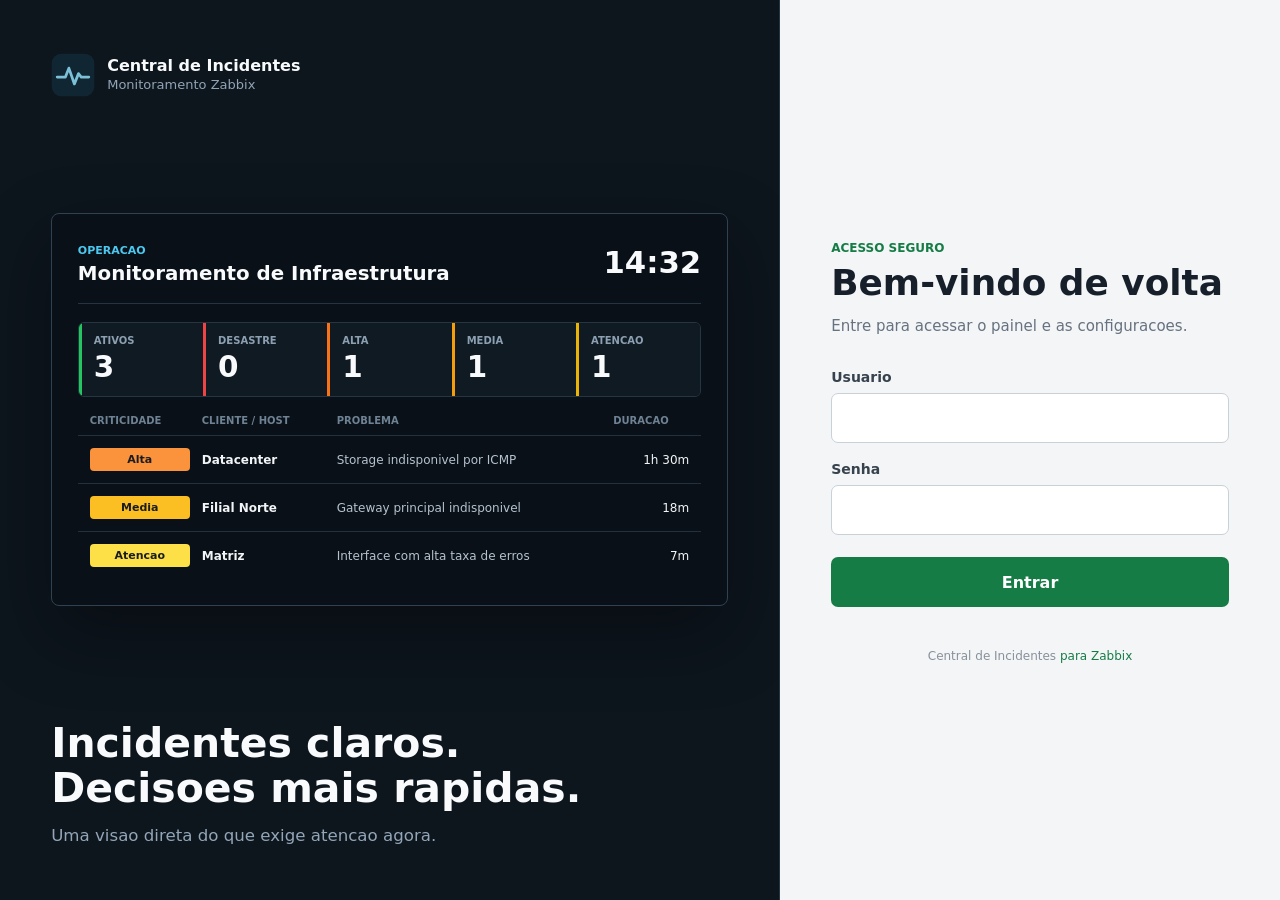
==== commit 3c094c51: "style: simplify logo and dashboard controls" ====
--- a/admin.html
+++ b/admin.html
@@ -4,7 +4,7 @@
   <meta charset="UTF-8" />
   <meta name="viewport" content="width=device-width, initial-scale=1.0" />
   <title>Central de Incidentes - Configuracoes</title>
-  <link rel="icon" href="assets/favicon.svg?v=1" type="image/svg+xml" />
+  <link rel="icon" href="assets/favicon.svg?v=5" type="image/svg+xml" />
   <link rel="stylesheet" href="styles.css" />
 </head>
 <body class="admin-page">
@@ -12,7 +12,7 @@
     <aside class="admin-sidebar">
       <a class="admin-brand" href="index.html" data-home-link aria-label="Ir para o painel">
         <span class="admin-brand-mark" aria-hidden="true">
-          <img src="assets/logo-mark.svg" alt="" />
+          <img src="assets/logo-mark.svg?v=5" alt="" />
         </span>
         <div>
           <strong>Central de Incidentes</strong>
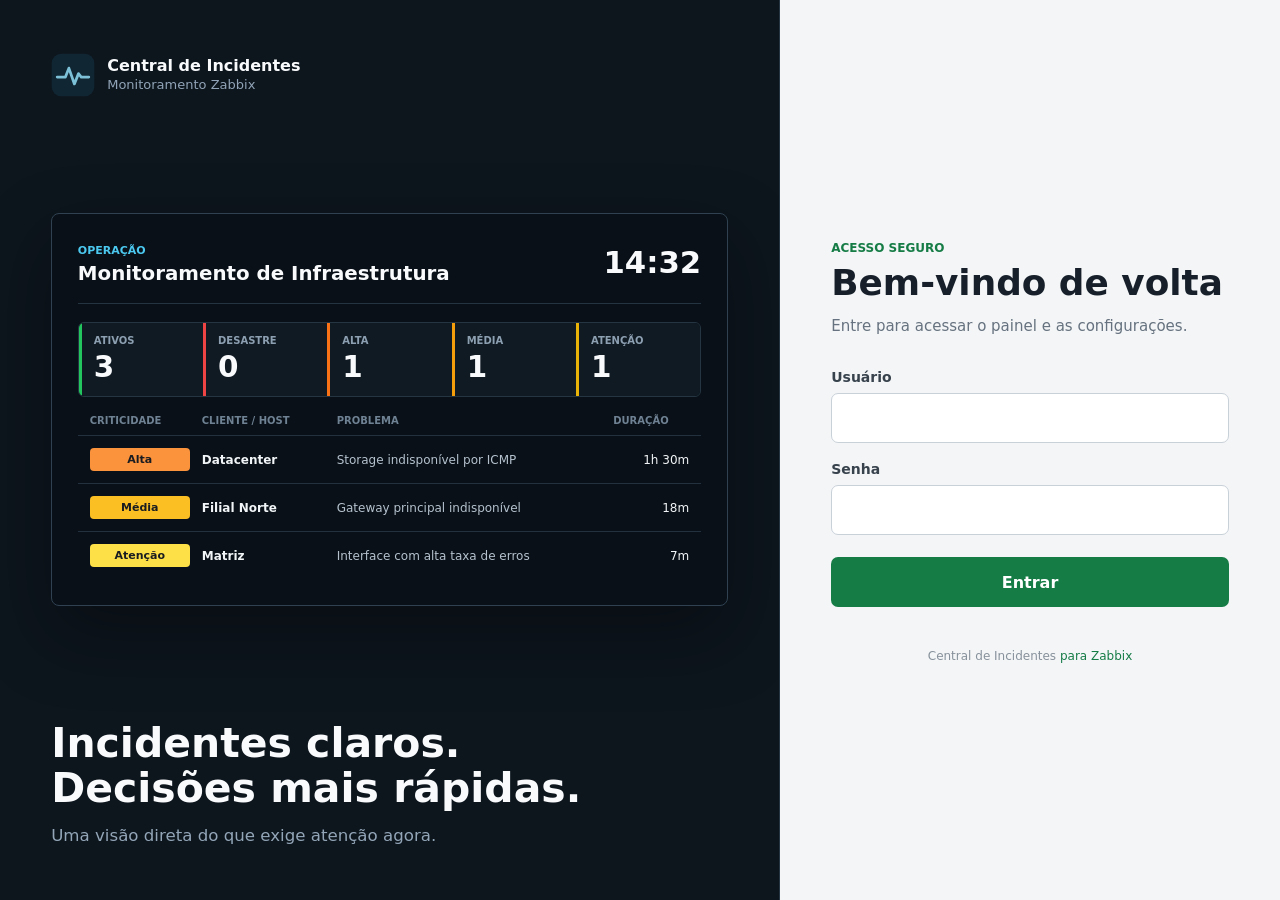
==== commit 5f8bf6a1: "style: refine dashboard readability and 24-hour clock" ====
--- a/admin.html
+++ b/admin.html
@@ -1,250 +1,250 @@
-<!DOCTYPE html>
-<html lang="pt-BR">
-<head>
-  <meta charset="UTF-8" />
+<!DOCTYPE html>
+<html lang="pt-BR">
+<head>
+  <meta charset="UTF-8" />
   <meta name="viewport" content="width=device-width, initial-scale=1.0" />
-  <title>Central de Incidentes - Configuracoes</title>
+  <title>Central de Incidentes - Configurações</title>
   <link rel="icon" href="assets/favicon.svg?v=5" type="image/svg+xml" />
   <link rel="stylesheet" href="styles.css" />
-</head>
-<body class="admin-page">
-  <div class="admin-layout">
-    <aside class="admin-sidebar">
+</head>
+<body class="admin-page">
+  <div class="admin-layout">
+    <aside class="admin-sidebar">
       <a class="admin-brand" href="index.html" data-home-link aria-label="Ir para o painel">
         <span class="admin-brand-mark" aria-hidden="true">
           <img src="assets/logo-mark.svg?v=5" alt="" />
         </span>
         <div>
           <strong>Central de Incidentes</strong>
-          <span>Administracao</span>
+          <span>Administração</span>
         </div>
       </a>
-
-      <nav class="admin-nav" aria-label="Secoes de configuracao" role="tablist">
-        <button class="admin-nav-item is-active" type="button" data-admin-tab="zabbix" role="tab" aria-controls="zabbixSettings" aria-selected="true">
-          <span class="admin-nav-index">01</span>
-          <span><strong>Zabbix</strong><small>Conexao e escopo</small></span>
-        </button>
-        <button class="admin-nav-item" type="button" data-admin-tab="customization" role="tab" aria-controls="customizationSettings" aria-selected="false">
-          <span class="admin-nav-index">02</span>
-          <span><strong>Personalizacao</strong><small>Comportamento do painel</small></span>
-        </button>
-      </nav>
-
-      <div class="admin-sidebar-footer">
-        <span id="sessionText">Carregando sessao...</span>
-        <button class="admin-logout" id="logoutButton" type="button">Encerrar sessao</button>
-      </div>
-    </aside>
-
-    <main class="admin-main">
-      <header class="admin-header">
-        <div>
-          <span class="admin-eyebrow">Sistema</span>
-          <h1>Configuracoes</h1>
-          <p>Ajuste a integracao e o comportamento da Central de Incidentes.</p>
-        </div>
-        <a class="admin-link" id="backToPanelLink" href="index.html">Voltar ao painel</a>
-      </header>
-
-      <section class="admin-message" id="messagePanel" role="status" aria-live="polite" hidden>
-        <div id="messageText"></div>
-      </section>
-
-      <form id="settingsFormAdmin" class="admin-form">
-        <section class="admin-view" id="zabbixSettings" data-admin-view="zabbix" role="tabpanel">
-          <header class="admin-view-header">
-            <span>01</span>
-            <div>
-              <h2>Conexao com o Zabbix</h2>
-              <p>Credenciais, endpoint da API e origem dos incidentes monitorados.</p>
-            </div>
-          </header>
-
-          <div class="admin-setting-group">
-            <div class="admin-setting-intro">
-              <h3>API do Zabbix</h3>
-              <p>O token permanece criptografado no servidor e nunca e devolvido ao navegador.</p>
-            </div>
-            <div class="admin-setting-fields">
-              <div class="admin-field admin-field-full">
-                <div class="admin-field-heading">
-                  <label id="urlFieldLabel" for="zabbixHostInput">URL da API para conexao ao Zabbix</label>
-                  <div class="admin-segmented" aria-label="Modo de preenchimento da URL">
-                    <button class="is-active" type="button" data-url-mode="quick" aria-pressed="true">Montagem rapida</button>
-                    <button type="button" data-url-mode="full" aria-pressed="false">URL completa</button>
-                  </div>
-                </div>
-
-                <input name="zabbix_api_url" id="zabbixApiUrl" type="hidden" />
-                <div class="admin-url-builder" id="urlQuickFields">
-                  <select id="zabbixProtocol" aria-label="Protocolo do Zabbix">
-                    <option value="http">http://</option>
-                    <option value="https">https://</option>
-                  </select>
-                  <input id="zabbixHostInput" type="text" inputmode="url" placeholder="IP ou host do Zabbix" autocomplete="url" />
-                  <span>/zabbix/api_jsonrpc.php</span>
-                </div>
-                <input class="admin-full-url" id="zabbixFullUrl" type="url" placeholder="https://zabbix.exemplo.local/zabbix/api_jsonrpc.php" hidden />
-                <span class="admin-hint" id="urlPreview">Informe o IP ou DNS do servidor Zabbix.</span>
-              </div>
-
-              <div class="admin-field admin-field-full">
-                <label for="zabbixToken">Token da API</label>
-                <div class="admin-input-action">
-                  <input name="zabbix_token" id="zabbixToken" type="password" autocomplete="new-password" placeholder="Cole o token da API" />
-                  <button class="action" id="tokenActionButton" type="button" hidden>Substituir token</button>
-                </div>
-                <span class="admin-token-state" id="tokenHint" data-state="empty">
-                  <span aria-hidden="true"></span><span id="tokenHintText">Nenhum token salvo.</span>
-                </span>
-              </div>
-            </div>
-          </div>
-
-          <div class="admin-setting-group">
-            <div class="admin-setting-intro">
-              <h3>Escopo de monitoramento</h3>
-              <p>Defina quais problemas o painel deve consultar e o limite por requisicao.</p>
-            </div>
-            <div class="admin-setting-fields admin-grid-2">
-              <div class="admin-field">
-                <label for="fetchMode">Escopo</label>
-                <select name="fetch_mode" id="fetchMode" required>
-                  <option value="incidents">Incidentes ativos</option>
-                  <option value="problems">Todos os problemas ativos</option>
-                </select>
-              </div>
-              <div class="admin-field">
-                <label for="apiLimit">Limite da API</label>
-                <input name="api_limit" id="apiLimit" type="number" min="20" max="5000" step="10" required />
-              </div>
-              <div class="admin-field">
-                <label for="monitoredGroups">IDs de grupos</label>
-                <input name="monitored_group_ids" id="monitoredGroups" type="text" placeholder="12, 15, 18" />
-                <span class="admin-hint">Vazio inclui todos os grupos permitidos ao token.</span>
-              </div>
-              <div class="admin-field">
-                <label for="monitoredHosts">IDs de hosts</label>
-                <input name="monitored_host_ids" id="monitoredHosts" type="text" placeholder="10084, 10120" />
-                <span class="admin-hint">Vazio inclui todos os hosts permitidos ao token.</span>
-              </div>
-            </div>
-          </div>
-        </section>
-
-        <section class="admin-view" id="customizationSettings" data-admin-view="customization" role="tabpanel" hidden>
-          <header class="admin-view-header">
-            <span>02</span>
-            <div>
-              <h2>Personalizacao do painel</h2>
-              <p>Controle a atualizacao, a paginacao e a ordem dos incidentes na TV.</p>
-            </div>
-          </header>
-
-          <div class="admin-setting-group">
-            <div class="admin-setting-intro">
-              <h3>Atualizacao e paginacao</h3>
-              <p>Tempos curtos deixam o painel mais dinamico, mas aumentam o numero de consultas.</p>
-            </div>
-            <div class="admin-setting-fields admin-grid-2">
-              <div class="admin-field">
-                <label for="refreshSeconds">Atualizacao da API</label>
-                <div class="admin-number-field">
-                  <input name="refresh_seconds" id="refreshSeconds" type="number" min="5" max="900" step="5" required />
-                  <span>segundos</span>
-                </div>
-              </div>
-              <div class="admin-field">
-                <label for="pageInterval">Troca automatica de pagina</label>
-                <div class="admin-number-field">
-                  <input name="page_interval_seconds" id="pageInterval" type="number" min="5" max="120" step="5" required />
-                  <span>segundos</span>
-                </div>
-              </div>
-              <div class="admin-field admin-field-full">
-                <label for="sortMode">Ordenacao padrao</label>
-                <select name="sort_mode" id="sortMode" required>
-                  <option value="recent">Mais recentes</option>
-                  <option value="severity">Criticidade primeiro</option>
-                  <option value="duration">Duracao primeiro</option>
-                  <option value="client">Cliente / host</option>
-                  <option value="problem">Problema</option>
-                </select>
-              </div>
-            </div>
-          </div>
-
-          <div class="admin-setting-group">
-            <div class="admin-setting-intro">
-              <h3>Transicao entre paginas</h3>
-              <p>Escolha como a lista troca de pagina durante a rotacao automatica.</p>
-            </div>
-            <fieldset class="admin-setting-fields admin-choice-field">
-              <legend>Efeito da paginacao</legend>
-              <div class="admin-choice-grid">
-                <label class="admin-choice">
-                  <input name="page_transition" type="radio" value="none" />
-                  <span class="admin-choice-preview preview-none" aria-hidden="true"><i></i><i></i></span>
-                  <span><strong>Sem efeito</strong><small>Troca imediata</small></span>
-                </label>
-                <label class="admin-choice">
-                  <input name="page_transition" type="radio" value="fade" />
-                  <span class="admin-choice-preview preview-fade" aria-hidden="true"><i></i><i></i></span>
-                  <span><strong>Fade</strong><small>Suave e discreto</small></span>
-                </label>
-                <label class="admin-choice">
-                  <input name="page_transition" type="radio" value="slide" />
-                  <span class="admin-choice-preview preview-slide" aria-hidden="true"><i></i><i></i></span>
-                  <span><strong>Deslizar</strong><small>Movimento lateral</small></span>
-                </label>
-                <label class="admin-choice">
-                  <input name="page_transition" type="radio" value="zoom" />
-                  <span class="admin-choice-preview preview-zoom" aria-hidden="true"><i></i><i></i></span>
-                  <span><strong>Zoom suave</strong><small>Entrada em foco</small></span>
-                </label>
-              </div>
-            </fieldset>
-          </div>
-
-          <div class="admin-setting-group">
-            <div class="admin-setting-intro">
-              <h3>Escala dos textos</h3>
-              <p>Ajuste a leitura a distancia sem alterar a quantidade de informacao do painel.</p>
-            </div>
-            <div class="admin-setting-fields">
-              <div class="admin-field admin-slider-field">
-                <div class="admin-slider-heading">
-                  <label for="incidentFontScale">Fonte dos incidentes</label>
-                  <output id="incidentFontScaleValue" for="incidentFontScale">100%</output>
-                </div>
-                <input name="incident_font_scale" id="incidentFontScale" type="range" min="85" max="125" step="5" value="100" />
-                <div class="admin-slider-scale"><span>Compacta</span><span>Padrao</span><span>Ampliada</span></div>
-              </div>
-              <div class="admin-field admin-slider-field">
-                <div class="admin-slider-heading">
-                  <label for="cardFontScale">Fonte dos cards</label>
-                  <output id="cardFontScaleValue" for="cardFontScale">100%</output>
-                </div>
-                <input name="card_font_scale" id="cardFontScale" type="range" min="85" max="125" step="5" value="100" />
-                <div class="admin-slider-scale"><span>Compacta</span><span>Padrao</span><span>Ampliada</span></div>
-              </div>
-              <button class="action admin-reset-button" id="resetCustomizationButton" type="button">Redefinir personalizacao</button>
-            </div>
-          </div>
-        </section>
-
-        <footer class="admin-actions">
-          <span id="saveHint" data-state="clean">Nenhuma alteracao pendente.</span>
-          <div>
-            <button class="action" id="discardChangesButton" type="button" disabled>Descartar alteracoes</button>
-            <button class="action primary" id="saveSettingsButton" type="submit" disabled>Salvar configuracoes</button>
-          </div>
-        </footer>
-      </form>
-    </main>
-  </div>
-
-  <script src="admin.js"></script>
-</body>
-</html>
+
+      <nav class="admin-nav" aria-label="Seções de configuração" role="tablist">
+        <button class="admin-nav-item is-active" type="button" data-admin-tab="zabbix" role="tab" aria-controls="zabbixSettings" aria-selected="true">
+          <span class="admin-nav-index">01</span>
+          <span><strong>Zabbix</strong><small>Conexão e escopo</small></span>
+        </button>
+        <button class="admin-nav-item" type="button" data-admin-tab="customization" role="tab" aria-controls="customizationSettings" aria-selected="false">
+          <span class="admin-nav-index">02</span>
+          <span><strong>Personalização</strong><small>Comportamento do painel</small></span>
+        </button>
+      </nav>
+
+      <div class="admin-sidebar-footer">
+        <span id="sessionText">Carregando sessão...</span>
+        <button class="admin-logout" id="logoutButton" type="button">Encerrar sessão</button>
+      </div>
+    </aside>
+
+    <main class="admin-main">
+      <header class="admin-header">
+        <div>
+          <span class="admin-eyebrow">Sistema</span>
+          <h1>Configurações</h1>
+          <p>Ajuste a integração e o comportamento da Central de Incidentes.</p>
+        </div>
+        <a class="admin-link" id="backToPanelLink" href="index.html">Voltar ao painel</a>
+      </header>
+
+      <section class="admin-message" id="messagePanel" role="status" aria-live="polite" hidden>
+        <div id="messageText"></div>
+      </section>
+
+      <form id="settingsFormAdmin" class="admin-form">
+        <section class="admin-view" id="zabbixSettings" data-admin-view="zabbix" role="tabpanel">
+          <header class="admin-view-header">
+            <span>01</span>
+            <div>
+              <h2>Conexão com o Zabbix</h2>
+              <p>Credenciais, endpoint da API e origem dos incidentes monitorados.</p>
+            </div>
+          </header>
+
+          <div class="admin-setting-group">
+            <div class="admin-setting-intro">
+              <h3>API do Zabbix</h3>
+              <p>O token permanece criptografado no servidor e nunca é devolvido ao navegador.</p>
+            </div>
+            <div class="admin-setting-fields">
+              <div class="admin-field admin-field-full">
+                <div class="admin-field-heading">
+                  <label id="urlFieldLabel" for="zabbixHostInput">URL da API para conexão ao Zabbix</label>
+                  <div class="admin-segmented" aria-label="Modo de preenchimento da URL">
+                    <button class="is-active" type="button" data-url-mode="quick" aria-pressed="true">Montagem rápida</button>
+                    <button type="button" data-url-mode="full" aria-pressed="false">URL completa</button>
+                  </div>
+                </div>
+
+                <input name="zabbix_api_url" id="zabbixApiUrl" type="hidden" />
+                <div class="admin-url-builder" id="urlQuickFields">
+                  <select id="zabbixProtocol" aria-label="Protocolo do Zabbix">
+                    <option value="http">http://</option>
+                    <option value="https">https://</option>
+                  </select>
+                  <input id="zabbixHostInput" type="text" inputmode="url" placeholder="IP ou host do Zabbix" autocomplete="url" />
+                  <span>/zabbix/api_jsonrpc.php</span>
+                </div>
+                <input class="admin-full-url" id="zabbixFullUrl" type="url" placeholder="https://zabbix.exemplo.local/zabbix/api_jsonrpc.php" hidden />
+                <span class="admin-hint" id="urlPreview">Informe o IP ou DNS do servidor Zabbix.</span>
+              </div>
+
+              <div class="admin-field admin-field-full">
+                <label for="zabbixToken">Token da API</label>
+                <div class="admin-input-action">
+                  <input name="zabbix_token" id="zabbixToken" type="password" autocomplete="new-password" placeholder="Cole o token da API" />
+                  <button class="action" id="tokenActionButton" type="button" hidden>Substituir token</button>
+                </div>
+                <span class="admin-token-state" id="tokenHint" data-state="empty">
+                  <span aria-hidden="true"></span><span id="tokenHintText">Nenhum token salvo.</span>
+                </span>
+              </div>
+            </div>
+          </div>
+
+          <div class="admin-setting-group">
+            <div class="admin-setting-intro">
+              <h3>Escopo de monitoramento</h3>
+              <p>Defina quais problemas o painel deve consultar e o limite por requisição.</p>
+            </div>
+            <div class="admin-setting-fields admin-grid-2">
+              <div class="admin-field">
+                <label for="fetchMode">Escopo</label>
+                <select name="fetch_mode" id="fetchMode" required>
+                  <option value="incidents">Incidentes ativos</option>
+                  <option value="problems">Todos os problemas ativos</option>
+                </select>
+              </div>
+              <div class="admin-field">
+                <label for="apiLimit">Limite da API</label>
+                <input name="api_limit" id="apiLimit" type="number" min="20" max="5000" step="10" required />
+              </div>
+              <div class="admin-field">
+                <label for="monitoredGroups">IDs de grupos</label>
+                <input name="monitored_group_ids" id="monitoredGroups" type="text" placeholder="12, 15, 18" />
+                <span class="admin-hint">Vazio inclui todos os grupos permitidos ao token.</span>
+              </div>
+              <div class="admin-field">
+                <label for="monitoredHosts">IDs de hosts</label>
+                <input name="monitored_host_ids" id="monitoredHosts" type="text" placeholder="10084, 10120" />
+                <span class="admin-hint">Vazio inclui todos os hosts permitidos ao token.</span>
+              </div>
+            </div>
+          </div>
+        </section>
+
+        <section class="admin-view" id="customizationSettings" data-admin-view="customization" role="tabpanel" hidden>
+          <header class="admin-view-header">
+            <span>02</span>
+            <div>
+              <h2>Personalização do painel</h2>
+              <p>Controle a atualização, a paginação e a ordem dos incidentes na TV.</p>
+            </div>
+          </header>
+
+          <div class="admin-setting-group">
+            <div class="admin-setting-intro">
+              <h3>Atualização e paginação</h3>
+              <p>Tempos curtos deixam o painel mais dinâmico, mas aumentam o número de consultas.</p>
+            </div>
+            <div class="admin-setting-fields admin-grid-2">
+              <div class="admin-field">
+                <label for="refreshSeconds">Atualização da API</label>
+                <div class="admin-number-field">
+                  <input name="refresh_seconds" id="refreshSeconds" type="number" min="5" max="900" step="5" required />
+                  <span>segundos</span>
+                </div>
+              </div>
+              <div class="admin-field">
+                <label for="pageInterval">Troca automática de página</label>
+                <div class="admin-number-field">
+                  <input name="page_interval_seconds" id="pageInterval" type="number" min="5" max="120" step="5" required />
+                  <span>segundos</span>
+                </div>
+              </div>
+              <div class="admin-field admin-field-full">
+                <label for="sortMode">Ordenação padrão</label>
+                <select name="sort_mode" id="sortMode" required>
+                  <option value="recent">Mais recentes</option>
+                  <option value="severity">Criticidade primeiro</option>
+                  <option value="duration">Duração primeiro</option>
+                  <option value="client">Cliente / host</option>
+                  <option value="problem">Problema</option>
+                </select>
+              </div>
+            </div>
+          </div>
+
+          <div class="admin-setting-group">
+            <div class="admin-setting-intro">
+              <h3>Transição entre páginas</h3>
+              <p>Escolha como a lista troca de página durante a rotação automática.</p>
+            </div>
+            <fieldset class="admin-setting-fields admin-choice-field">
+              <legend>Efeito da paginação</legend>
+              <div class="admin-choice-grid">
+                <label class="admin-choice">
+                  <input name="page_transition" type="radio" value="none" />
+                  <span class="admin-choice-preview preview-none" aria-hidden="true"><i></i><i></i></span>
+                  <span><strong>Sem efeito</strong><small>Troca imediata</small></span>
+                </label>
+                <label class="admin-choice">
+                  <input name="page_transition" type="radio" value="fade" />
+                  <span class="admin-choice-preview preview-fade" aria-hidden="true"><i></i><i></i></span>
+                  <span><strong>Fade</strong><small>Suave e discreto</small></span>
+                </label>
+                <label class="admin-choice">
+                  <input name="page_transition" type="radio" value="slide" />
+                  <span class="admin-choice-preview preview-slide" aria-hidden="true"><i></i><i></i></span>
+                  <span><strong>Deslizar</strong><small>Movimento lateral</small></span>
+                </label>
+                <label class="admin-choice">
+                  <input name="page_transition" type="radio" value="zoom" />
+                  <span class="admin-choice-preview preview-zoom" aria-hidden="true"><i></i><i></i></span>
+                  <span><strong>Zoom suave</strong><small>Entrada em foco</small></span>
+                </label>
+              </div>
+            </fieldset>
+          </div>
+
+          <div class="admin-setting-group">
+            <div class="admin-setting-intro">
+              <h3>Escala dos textos</h3>
+              <p>Ajuste a leitura a distância sem alterar a quantidade de informação do painel.</p>
+            </div>
+            <div class="admin-setting-fields">
+              <div class="admin-field admin-slider-field">
+                <div class="admin-slider-heading">
+                  <label for="incidentFontScale">Fonte dos incidentes</label>
+                  <output id="incidentFontScaleValue" for="incidentFontScale">100%</output>
+                </div>
+                <input name="incident_font_scale" id="incidentFontScale" type="range" min="85" max="200" step="5" value="100" />
+                <div class="admin-slider-scale"><span>Compacta</span><span>Padrão</span><span>Ampliada</span></div>
+              </div>
+              <div class="admin-field admin-slider-field">
+                <div class="admin-slider-heading">
+                  <label for="cardFontScale">Fonte dos cards</label>
+                  <output id="cardFontScaleValue" for="cardFontScale">100%</output>
+                </div>
+                <input name="card_font_scale" id="cardFontScale" type="range" min="85" max="200" step="5" value="100" />
+                <div class="admin-slider-scale"><span>Compacta</span><span>Padrão</span><span>Ampliada</span></div>
+              </div>
+              <button class="action admin-reset-button" id="resetCustomizationButton" type="button">Redefinir personalização</button>
+            </div>
+          </div>
+        </section>
+
+        <footer class="admin-actions">
+          <span id="saveHint" data-state="clean">Nenhuma alteração pendente.</span>
+          <div>
+            <button class="action" id="discardChangesButton" type="button" disabled>Descartar alterações</button>
+            <button class="action primary" id="saveSettingsButton" type="submit" disabled>Salvar configurações</button>
+          </div>
+        </footer>
+      </form>
+    </main>
+  </div>
+
+  <script src="admin.js?v=2"></script>
+</body>
+</html>
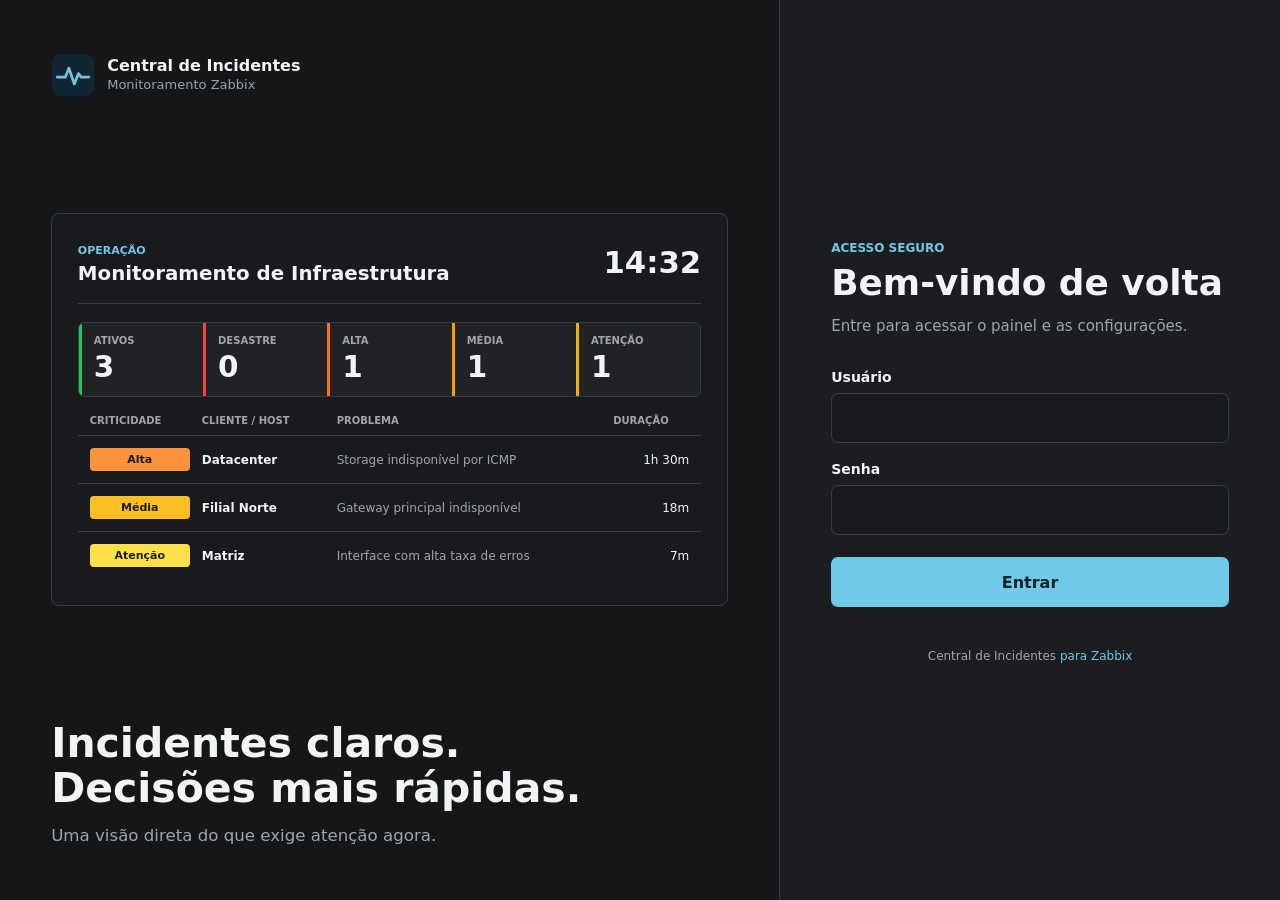
==== commit 9e4777f9: "feat: add configurable interface themes" ====
--- a/admin.html
+++ b/admin.html
@@ -1,250 +1,293 @@
-<!DOCTYPE html>
-<html lang="pt-BR">
-<head>
-  <meta charset="UTF-8" />
+<!DOCTYPE html>
+<html lang="pt-BR" data-theme="graphite">
+<head>
+  <meta charset="UTF-8" />
   <meta name="viewport" content="width=device-width, initial-scale=1.0" />
   <title>Central de Incidentes - Configurações</title>
-  <link rel="icon" href="assets/favicon.svg?v=5" type="image/svg+xml" />
-  <link rel="stylesheet" href="styles.css" />
-</head>
-<body class="admin-page">
-  <div class="admin-layout">
-    <aside class="admin-sidebar">
+  <link rel="icon" href="assets/favicon.svg?v=6" type="image/svg+xml" />
+  <script src="theme.js?v=1"></script>
+  <link rel="stylesheet" href="styles.css?v=3" />
+</head>
+<body class="admin-page">
+  <div class="admin-layout">
+    <aside class="admin-sidebar">
       <a class="admin-brand" href="index.html" data-home-link aria-label="Ir para o painel">
         <span class="admin-brand-mark" aria-hidden="true">
-          <img src="assets/logo-mark.svg?v=5" alt="" />
+          <img src="assets/logo-mark.svg?v=6" data-theme-logo alt="" />
         </span>
         <div>
           <strong>Central de Incidentes</strong>
           <span>Administração</span>
         </div>
       </a>
-
+
       <nav class="admin-nav" aria-label="Seções de configuração" role="tablist">
-        <button class="admin-nav-item is-active" type="button" data-admin-tab="zabbix" role="tab" aria-controls="zabbixSettings" aria-selected="true">
-          <span class="admin-nav-index">01</span>
+        <button class="admin-nav-item is-active" type="button" data-admin-tab="zabbix" role="tab" aria-controls="zabbixSettings" aria-selected="true">
+          <span class="admin-nav-index">01</span>
           <span><strong>Zabbix</strong><small>Conexão e escopo</small></span>
-        </button>
-        <button class="admin-nav-item" type="button" data-admin-tab="customization" role="tab" aria-controls="customizationSettings" aria-selected="false">
-          <span class="admin-nav-index">02</span>
+        </button>
+        <button class="admin-nav-item" type="button" data-admin-tab="customization" role="tab" aria-controls="customizationSettings" aria-selected="false">
+          <span class="admin-nav-index">02</span>
           <span><strong>Personalização</strong><small>Comportamento do painel</small></span>
-        </button>
-      </nav>
-
-      <div class="admin-sidebar-footer">
+        </button>
+      </nav>
+
+      <div class="admin-sidebar-footer">
         <span id="sessionText">Carregando sessão...</span>
         <button class="admin-logout" id="logoutButton" type="button">Encerrar sessão</button>
-      </div>
-    </aside>
-
-    <main class="admin-main">
-      <header class="admin-header">
-        <div>
-          <span class="admin-eyebrow">Sistema</span>
+      </div>
+    </aside>
+
+    <main class="admin-main">
+      <header class="admin-header">
+        <div>
+          <span class="admin-eyebrow">Sistema</span>
           <h1>Configurações</h1>
           <p>Ajuste a integração e o comportamento da Central de Incidentes.</p>
-        </div>
-        <a class="admin-link" id="backToPanelLink" href="index.html">Voltar ao painel</a>
-      </header>
-
-      <section class="admin-message" id="messagePanel" role="status" aria-live="polite" hidden>
-        <div id="messageText"></div>
-      </section>
-
-      <form id="settingsFormAdmin" class="admin-form">
-        <section class="admin-view" id="zabbixSettings" data-admin-view="zabbix" role="tabpanel">
-          <header class="admin-view-header">
-            <span>01</span>
-            <div>
+        </div>
+        <a class="admin-link" id="backToPanelLink" href="index.html">Voltar ao painel</a>
+      </header>
+
+      <section class="admin-message" id="messagePanel" role="status" aria-live="polite" hidden>
+        <div id="messageText"></div>
+      </section>
+
+      <form id="settingsFormAdmin" class="admin-form">
+        <section class="admin-view" id="zabbixSettings" data-admin-view="zabbix" role="tabpanel">
+          <header class="admin-view-header">
+            <span>01</span>
+            <div>
               <h2>Conexão com o Zabbix</h2>
-              <p>Credenciais, endpoint da API e origem dos incidentes monitorados.</p>
-            </div>
-          </header>
-
-          <div class="admin-setting-group">
-            <div class="admin-setting-intro">
-              <h3>API do Zabbix</h3>
+              <p>Credenciais, endpoint da API e origem dos incidentes monitorados.</p>
+            </div>
+          </header>
+
+          <div class="admin-setting-group">
+            <div class="admin-setting-intro">
+              <h3>API do Zabbix</h3>
               <p>O token permanece criptografado no servidor e nunca é devolvido ao navegador.</p>
-            </div>
-            <div class="admin-setting-fields">
-              <div class="admin-field admin-field-full">
-                <div class="admin-field-heading">
+            </div>
+            <div class="admin-setting-fields">
+              <div class="admin-field admin-field-full">
+                <div class="admin-field-heading">
                   <label id="urlFieldLabel" for="zabbixHostInput">URL da API para conexão ao Zabbix</label>
-                  <div class="admin-segmented" aria-label="Modo de preenchimento da URL">
+                  <div class="admin-segmented" aria-label="Modo de preenchimento da URL">
                     <button class="is-active" type="button" data-url-mode="quick" aria-pressed="true">Montagem rápida</button>
-                    <button type="button" data-url-mode="full" aria-pressed="false">URL completa</button>
-                  </div>
-                </div>
-
-                <input name="zabbix_api_url" id="zabbixApiUrl" type="hidden" />
-                <div class="admin-url-builder" id="urlQuickFields">
-                  <select id="zabbixProtocol" aria-label="Protocolo do Zabbix">
-                    <option value="http">http://</option>
-                    <option value="https">https://</option>
-                  </select>
-                  <input id="zabbixHostInput" type="text" inputmode="url" placeholder="IP ou host do Zabbix" autocomplete="url" />
-                  <span>/zabbix/api_jsonrpc.php</span>
-                </div>
-                <input class="admin-full-url" id="zabbixFullUrl" type="url" placeholder="https://zabbix.exemplo.local/zabbix/api_jsonrpc.php" hidden />
-                <span class="admin-hint" id="urlPreview">Informe o IP ou DNS do servidor Zabbix.</span>
-              </div>
-
-              <div class="admin-field admin-field-full">
-                <label for="zabbixToken">Token da API</label>
-                <div class="admin-input-action">
-                  <input name="zabbix_token" id="zabbixToken" type="password" autocomplete="new-password" placeholder="Cole o token da API" />
-                  <button class="action" id="tokenActionButton" type="button" hidden>Substituir token</button>
-                </div>
-                <span class="admin-token-state" id="tokenHint" data-state="empty">
-                  <span aria-hidden="true"></span><span id="tokenHintText">Nenhum token salvo.</span>
-                </span>
-              </div>
-            </div>
-          </div>
-
-          <div class="admin-setting-group">
-            <div class="admin-setting-intro">
-              <h3>Escopo de monitoramento</h3>
+                    <button type="button" data-url-mode="full" aria-pressed="false">URL completa</button>
+                  </div>
+                </div>
+
+                <input name="zabbix_api_url" id="zabbixApiUrl" type="hidden" />
+                <div class="admin-url-builder" id="urlQuickFields">
+                  <select id="zabbixProtocol" aria-label="Protocolo do Zabbix">
+                    <option value="http">http://</option>
+                    <option value="https">https://</option>
+                  </select>
+                  <input id="zabbixHostInput" type="text" inputmode="url" placeholder="IP ou host do Zabbix" autocomplete="url" />
+                  <span>/zabbix/api_jsonrpc.php</span>
+                </div>
+                <input class="admin-full-url" id="zabbixFullUrl" type="url" placeholder="https://zabbix.exemplo.local/zabbix/api_jsonrpc.php" hidden />
+                <span class="admin-hint" id="urlPreview">Informe o IP ou DNS do servidor Zabbix.</span>
+              </div>
+
+              <div class="admin-field admin-field-full">
+                <label for="zabbixToken">Token da API</label>
+                <div class="admin-input-action">
+                  <input name="zabbix_token" id="zabbixToken" type="password" autocomplete="new-password" placeholder="Cole o token da API" />
+                  <button class="action" id="tokenActionButton" type="button" hidden>Substituir token</button>
+                </div>
+                <span class="admin-token-state" id="tokenHint" data-state="empty">
+                  <span aria-hidden="true"></span><span id="tokenHintText">Nenhum token salvo.</span>
+                </span>
+              </div>
+            </div>
+          </div>
+
+          <div class="admin-setting-group">
+            <div class="admin-setting-intro">
+              <h3>Escopo de monitoramento</h3>
               <p>Defina quais problemas o painel deve consultar e o limite por requisição.</p>
-            </div>
-            <div class="admin-setting-fields admin-grid-2">
-              <div class="admin-field">
-                <label for="fetchMode">Escopo</label>
-                <select name="fetch_mode" id="fetchMode" required>
-                  <option value="incidents">Incidentes ativos</option>
-                  <option value="problems">Todos os problemas ativos</option>
-                </select>
-              </div>
-              <div class="admin-field">
-                <label for="apiLimit">Limite da API</label>
-                <input name="api_limit" id="apiLimit" type="number" min="20" max="5000" step="10" required />
-              </div>
-              <div class="admin-field">
-                <label for="monitoredGroups">IDs de grupos</label>
-                <input name="monitored_group_ids" id="monitoredGroups" type="text" placeholder="12, 15, 18" />
-                <span class="admin-hint">Vazio inclui todos os grupos permitidos ao token.</span>
-              </div>
-              <div class="admin-field">
-                <label for="monitoredHosts">IDs de hosts</label>
-                <input name="monitored_host_ids" id="monitoredHosts" type="text" placeholder="10084, 10120" />
-                <span class="admin-hint">Vazio inclui todos os hosts permitidos ao token.</span>
-              </div>
-            </div>
-          </div>
-        </section>
-
-        <section class="admin-view" id="customizationSettings" data-admin-view="customization" role="tabpanel" hidden>
-          <header class="admin-view-header">
-            <span>02</span>
-            <div>
+            </div>
+            <div class="admin-setting-fields admin-grid-2">
+              <div class="admin-field">
+                <label for="fetchMode">Escopo</label>
+                <select name="fetch_mode" id="fetchMode" required>
+                  <option value="incidents">Incidentes ativos</option>
+                  <option value="problems">Todos os problemas ativos</option>
+                </select>
+              </div>
+              <div class="admin-field">
+                <label for="apiLimit">Limite da API</label>
+                <input name="api_limit" id="apiLimit" type="number" min="20" max="5000" step="10" required />
+              </div>
+              <div class="admin-field">
+                <label for="monitoredGroups">IDs de grupos</label>
+                <input name="monitored_group_ids" id="monitoredGroups" type="text" placeholder="12, 15, 18" />
+                <span class="admin-hint">Vazio inclui todos os grupos permitidos ao token.</span>
+              </div>
+              <div class="admin-field">
+                <label for="monitoredHosts">IDs de hosts</label>
+                <input name="monitored_host_ids" id="monitoredHosts" type="text" placeholder="10084, 10120" />
+                <span class="admin-hint">Vazio inclui todos os hosts permitidos ao token.</span>
+              </div>
+            </div>
+          </div>
+        </section>
+
+        <section class="admin-view" id="customizationSettings" data-admin-view="customization" role="tabpanel" hidden>
+          <header class="admin-view-header">
+            <span>02</span>
+            <div>
               <h2>Personalização do painel</h2>
               <p>Controle a atualização, a paginação e a ordem dos incidentes na TV.</p>
-            </div>
-          </header>
-
-          <div class="admin-setting-group">
-            <div class="admin-setting-intro">
+            </div>
+          </header>
+
+          <div class="admin-setting-group">
+            <div class="admin-setting-intro">
+              <h3>Aparência</h3>
+              <p>A escolha acompanha o dashboard, as configurações e a tela de acesso.</p>
+            </div>
+            <fieldset class="admin-setting-fields admin-theme-field">
+              <legend>Tema da interface</legend>
+              <div class="admin-theme-grid">
+                <label class="admin-theme-choice">
+                  <input name="dashboard_theme" type="radio" value="graphite" />
+                  <span class="admin-theme-preview theme-preview-graphite" aria-hidden="true">
+                    <i class="theme-preview-header"></i>
+                    <i class="theme-preview-cards"></i>
+                    <i class="theme-preview-row"></i>
+                    <i class="theme-preview-row"></i>
+                  </span>
+                  <span><strong>Chumbo</strong><small>Padrão do projeto, escuro e discreto</small></span>
+                </label>
+                <label class="admin-theme-choice">
+                  <input name="dashboard_theme" type="radio" value="light" />
+                  <span class="admin-theme-preview theme-preview-light" aria-hidden="true">
+                    <i class="theme-preview-header"></i>
+                    <i class="theme-preview-cards"></i>
+                    <i class="theme-preview-row"></i>
+                    <i class="theme-preview-row"></i>
+                  </span>
+                  <span><strong>Claro</strong><small>Branco e cinza com leitura nítida</small></span>
+                </label>
+                <label class="admin-theme-choice">
+                  <input name="dashboard_theme" type="radio" value="blue" />
+                  <span class="admin-theme-preview theme-preview-blue" aria-hidden="true">
+                    <i class="theme-preview-header"></i>
+                    <i class="theme-preview-cards"></i>
+                    <i class="theme-preview-row"></i>
+                    <i class="theme-preview-row"></i>
+                  </span>
+                  <span><strong>Azul</strong><small>Visual profundo da versão anterior</small></span>
+                </label>
+              </div>
+            </fieldset>
+          </div>
+
+          <div class="admin-setting-group">
+            <div class="admin-setting-intro">
               <h3>Atualização e paginação</h3>
               <p>Tempos curtos deixam o painel mais dinâmico, mas aumentam o número de consultas.</p>
-            </div>
-            <div class="admin-setting-fields admin-grid-2">
-              <div class="admin-field">
+            </div>
+            <div class="admin-setting-fields admin-grid-2">
+              <div class="admin-field">
                 <label for="refreshSeconds">Atualização da API</label>
-                <div class="admin-number-field">
-                  <input name="refresh_seconds" id="refreshSeconds" type="number" min="5" max="900" step="5" required />
-                  <span>segundos</span>
-                </div>
-              </div>
-              <div class="admin-field">
+                <div class="admin-number-field">
+                  <input name="refresh_seconds" id="refreshSeconds" type="number" min="5" max="900" step="5" required />
+                  <span>segundos</span>
+                </div>
+              </div>
+              <div class="admin-field">
                 <label for="pageInterval">Troca automática de página</label>
-                <div class="admin-number-field">
-                  <input name="page_interval_seconds" id="pageInterval" type="number" min="5" max="120" step="5" required />
-                  <span>segundos</span>
-                </div>
-              </div>
-              <div class="admin-field admin-field-full">
+                <div class="admin-number-field">
+                  <input name="page_interval_seconds" id="pageInterval" type="number" min="5" max="120" step="5" required />
+                  <span>segundos</span>
+                </div>
+              </div>
+              <div class="admin-field admin-field-full">
                 <label for="sortMode">Ordenação padrão</label>
-                <select name="sort_mode" id="sortMode" required>
-                  <option value="recent">Mais recentes</option>
-                  <option value="severity">Criticidade primeiro</option>
+                <select name="sort_mode" id="sortMode" required>
+                  <option value="recent">Mais recentes</option>
+                  <option value="severity">Criticidade primeiro</option>
                   <option value="duration">Duração primeiro</option>
-                  <option value="client">Cliente / host</option>
-                  <option value="problem">Problema</option>
-                </select>
-              </div>
-            </div>
-          </div>
-
-          <div class="admin-setting-group">
-            <div class="admin-setting-intro">
+                  <option value="client">Cliente / host</option>
+                  <option value="problem">Problema</option>
+                </select>
+              </div>
+            </div>
+          </div>
+
+          <div class="admin-setting-group">
+            <div class="admin-setting-intro">
               <h3>Transição entre páginas</h3>
               <p>Escolha como a lista troca de página durante a rotação automática.</p>
-            </div>
-            <fieldset class="admin-setting-fields admin-choice-field">
+            </div>
+            <fieldset class="admin-setting-fields admin-choice-field">
               <legend>Efeito da paginação</legend>
-              <div class="admin-choice-grid">
-                <label class="admin-choice">
-                  <input name="page_transition" type="radio" value="none" />
-                  <span class="admin-choice-preview preview-none" aria-hidden="true"><i></i><i></i></span>
-                  <span><strong>Sem efeito</strong><small>Troca imediata</small></span>
-                </label>
-                <label class="admin-choice">
-                  <input name="page_transition" type="radio" value="fade" />
-                  <span class="admin-choice-preview preview-fade" aria-hidden="true"><i></i><i></i></span>
-                  <span><strong>Fade</strong><small>Suave e discreto</small></span>
-                </label>
-                <label class="admin-choice">
-                  <input name="page_transition" type="radio" value="slide" />
-                  <span class="admin-choice-preview preview-slide" aria-hidden="true"><i></i><i></i></span>
-                  <span><strong>Deslizar</strong><small>Movimento lateral</small></span>
-                </label>
-                <label class="admin-choice">
-                  <input name="page_transition" type="radio" value="zoom" />
-                  <span class="admin-choice-preview preview-zoom" aria-hidden="true"><i></i><i></i></span>
-                  <span><strong>Zoom suave</strong><small>Entrada em foco</small></span>
-                </label>
-              </div>
-            </fieldset>
-          </div>
-
-          <div class="admin-setting-group">
-            <div class="admin-setting-intro">
-              <h3>Escala dos textos</h3>
+              <div class="admin-choice-grid">
+                <label class="admin-choice">
+                  <input name="page_transition" type="radio" value="none" />
+                  <span class="admin-choice-preview preview-none" aria-hidden="true"><i></i><i></i></span>
+                  <span><strong>Sem efeito</strong><small>Troca imediata</small></span>
+                </label>
+                <label class="admin-choice">
+                  <input name="page_transition" type="radio" value="fade" />
+                  <span class="admin-choice-preview preview-fade" aria-hidden="true"><i></i><i></i></span>
+                  <span><strong>Fade</strong><small>Suave e discreto</small></span>
+                </label>
+                <label class="admin-choice">
+                  <input name="page_transition" type="radio" value="slide" />
+                  <span class="admin-choice-preview preview-slide" aria-hidden="true"><i></i><i></i></span>
+                  <span><strong>Deslizar</strong><small>Movimento lateral</small></span>
+                </label>
+                <label class="admin-choice">
+                  <input name="page_transition" type="radio" value="zoom" />
+                  <span class="admin-choice-preview preview-zoom" aria-hidden="true"><i></i><i></i></span>
+                  <span><strong>Zoom suave</strong><small>Entrada em foco</small></span>
+                </label>
+              </div>
+            </fieldset>
+          </div>
+
+          <div class="admin-setting-group">
+            <div class="admin-setting-intro">
+              <h3>Escala dos textos</h3>
               <p>Ajuste a leitura a distância sem alterar a quantidade de informação do painel.</p>
-            </div>
-            <div class="admin-setting-fields">
-              <div class="admin-field admin-slider-field">
-                <div class="admin-slider-heading">
-                  <label for="incidentFontScale">Fonte dos incidentes</label>
-                  <output id="incidentFontScaleValue" for="incidentFontScale">100%</output>
-                </div>
+            </div>
+            <div class="admin-setting-fields">
+              <div class="admin-field admin-slider-field">
+                <div class="admin-slider-heading">
+                  <label for="incidentFontScale">Fonte dos incidentes</label>
+                  <output id="incidentFontScaleValue" for="incidentFontScale">100%</output>
+                </div>
                 <input name="incident_font_scale" id="incidentFontScale" type="range" min="85" max="200" step="5" value="100" />
                 <div class="admin-slider-scale"><span>Compacta</span><span>Padrão</span><span>Ampliada</span></div>
-              </div>
-              <div class="admin-field admin-slider-field">
-                <div class="admin-slider-heading">
-                  <label for="cardFontScale">Fonte dos cards</label>
-                  <output id="cardFontScaleValue" for="cardFontScale">100%</output>
-                </div>
+              </div>
+              <div class="admin-field admin-slider-field">
+                <div class="admin-slider-heading">
+                  <label for="cardFontScale">Fonte dos cards</label>
+                  <output id="cardFontScaleValue" for="cardFontScale">100%</output>
+                </div>
                 <input name="card_font_scale" id="cardFontScale" type="range" min="85" max="200" step="5" value="100" />
                 <div class="admin-slider-scale"><span>Compacta</span><span>Padrão</span><span>Ampliada</span></div>
-              </div>
+              </div>
               <button class="action admin-reset-button" id="resetCustomizationButton" type="button">Redefinir personalização</button>
-            </div>
-          </div>
-        </section>
-
-        <footer class="admin-actions">
+            </div>
+          </div>
+        </section>
+
+        <footer class="admin-actions">
           <span id="saveHint" data-state="clean">Nenhuma alteração pendente.</span>
-          <div>
+          <div>
             <button class="action" id="discardChangesButton" type="button" disabled>Descartar alterações</button>
             <button class="action primary" id="saveSettingsButton" type="submit" disabled>Salvar configurações</button>
-          </div>
-        </footer>
-      </form>
-    </main>
-  </div>
-
-  <script src="admin.js?v=2"></script>
-</body>
-</html>
+          </div>
+        </footer>
+      </form>
+    </main>
+  </div>
+
+  <script src="admin.js?v=4"></script>
+</body>
+</html>
--- a/styles.css
+++ b/styles.css
@@ -1126,6 +1126,147 @@
       50% { opacity: 0.25; }
     }
 
+    .admin-theme-field {
+      min-width: 0;
+      margin: 0;
+      padding: 0;
+      border: 0;
+    }
+
+    .admin-theme-field legend {
+      margin-bottom: 10px;
+      color: #c6d3da;
+      font-size: 12px;
+      font-weight: 600;
+    }
+
+    .admin-theme-grid {
+      display: grid;
+      grid-template-columns: repeat(3, minmax(0, 1fr));
+      gap: 10px;
+    }
+
+    .admin-theme-choice {
+      display: grid;
+      grid-template-rows: 92px auto;
+      gap: 11px;
+      min-width: 0;
+      padding: 10px;
+      border: 1px solid #2b3d49;
+      border-radius: 6px;
+      color: #afbec7;
+      background: #0b141b;
+      cursor: pointer;
+    }
+
+    .admin-theme-choice:hover {
+      border-color: #3c5665;
+      background: #0e1921;
+    }
+
+    .admin-theme-choice:has(input:checked) {
+      border-color: #3989a4;
+      color: #f0f8fb;
+      background: #102631;
+      box-shadow: inset 0 -3px #4cc9f0;
+    }
+
+    .admin-theme-choice:has(input:focus-visible) {
+      outline: 2px solid #4cc9f0;
+      outline-offset: 2px;
+    }
+
+    .admin-theme-choice > input {
+      position: absolute;
+      width: 1px;
+      height: 1px;
+      overflow: hidden;
+      opacity: 0;
+      pointer-events: none;
+    }
+
+    .admin-theme-choice strong,
+    .admin-theme-choice small {
+      display: block;
+    }
+
+    .admin-theme-choice strong {
+      font-size: 12px;
+      font-weight: 600;
+    }
+
+    .admin-theme-choice small {
+      min-height: 28px;
+      margin-top: 4px;
+      color: #718594;
+      font-size: 10px;
+      line-height: 1.4;
+    }
+
+    .admin-theme-preview {
+      position: relative;
+      display: grid;
+      grid-template-rows: 17px 27px 1fr 1fr;
+      gap: 4px;
+      width: 100%;
+      height: 92px;
+      padding: 7px;
+      overflow: hidden;
+      border: 1px solid var(--theme-preview-border);
+      border-radius: 4px;
+      background: var(--theme-preview-bg);
+    }
+
+    .admin-theme-preview i {
+      display: block;
+      border-radius: 2px;
+    }
+
+    .theme-preview-header {
+      width: 72%;
+      background: var(--theme-preview-heading);
+    }
+
+    .theme-preview-cards {
+      border-left: 4px solid #f97316;
+      background:
+        linear-gradient(90deg, transparent 32%, var(--theme-preview-bg) 32% 34%, transparent 34% 66%, var(--theme-preview-bg) 66% 68%, transparent 68%),
+        var(--theme-preview-surface);
+    }
+
+    .theme-preview-row {
+      border-left: 4px solid #4cc9f0;
+      background: var(--theme-preview-row);
+    }
+
+    .theme-preview-row:last-child {
+      width: 84%;
+    }
+
+    .theme-preview-blue {
+      --theme-preview-bg: #0d151d;
+      --theme-preview-surface: #101a23;
+      --theme-preview-row: #182630;
+      --theme-preview-heading: #e8eef2;
+      --theme-preview-border: #354957;
+    }
+
+    .theme-preview-light {
+      --theme-preview-bg: #e8ecef;
+      --theme-preview-surface: #ffffff;
+      --theme-preview-row: #d6dce1;
+      --theme-preview-heading: #35414a;
+      --theme-preview-border: #aeb8c0;
+    }
+
+    .theme-preview-graphite {
+      --theme-preview-bg: #111214;
+      --theme-preview-surface: #202225;
+      --theme-preview-row: #2a2c30;
+      --theme-preview-heading: #e3e4e6;
+      --theme-preview-border: #46494e;
+    }
+
     @keyframes admin-preview-slide {
       50% { transform: translateX(7px); }
     }
@@ -1345,6 +1486,10 @@
         grid-template-columns: 1fr;
       }
 
+      .admin-theme-grid {
+        grid-template-columns: 1fr;
+      }
+
       .admin-field-heading {
         align-items: flex-start;
         flex-direction: column;
@@ -1466,3 +1611,464 @@
         padding-inline: 20px;
       }
     }
+
+/* Global appearance for the authenticated settings area. */
+html[data-theme="graphite"] {
+  --settings-page: #111214;
+  --settings-sidebar: #181a1d;
+  --settings-surface: #1f2225;
+  --settings-surface-2: #25282b;
+  --settings-border: #373b3f;
+  --settings-border-strong: #51565c;
+  --settings-text: #f1f3f4;
+  --settings-muted: #a1a6ab;
+  --settings-subtle: #747a80;
+  --settings-input: #141618;
+  --settings-accent: #70c9e6;
+  --settings-accent-bg: #20343a;
+  --settings-accent-text: #c4eef8;
+  --settings-button: #23262a;
+  --settings-primary-text: #102028;
+  --settings-scroll: #575c62;
+  --settings-color-scheme: dark;
+}
+
+html[data-theme="light"] {
+  --settings-page: #edf1f3;
+  --settings-sidebar: #f8fafb;
+  --settings-surface: #ffffff;
+  --settings-surface-2: #e7edef;
+  --settings-border: #c7d0d6;
+  --settings-border-strong: #9eacb5;
+  --settings-text: #1f2a31;
+  --settings-muted: #5f707b;
+  --settings-subtle: #7b8992;
+  --settings-input: #ffffff;
+  --settings-accent: #147d9f;
+  --settings-accent-bg: #dceef4;
+  --settings-accent-text: #155b70;
+  --settings-button: #f8fafb;
+  --settings-primary-text: #ffffff;
+  --settings-scroll: #9aa8b1;
+  --settings-color-scheme: light;
+}
+
+:is(html[data-theme="graphite"], html[data-theme="light"]) .admin-page {
+  color: var(--settings-text);
+  background: var(--settings-page);
+  color-scheme: var(--settings-color-scheme);
+  scrollbar-color: var(--settings-scroll) var(--settings-page);
+}
+
+:is(html[data-theme="graphite"], html[data-theme="light"]) .admin-page::-webkit-scrollbar-track {
+  background: var(--settings-page);
+}
+
+:is(html[data-theme="graphite"], html[data-theme="light"]) .admin-page::-webkit-scrollbar-thumb {
+  border-color: var(--settings-page);
+  background: var(--settings-scroll);
+}
+
+:is(html[data-theme="graphite"], html[data-theme="light"]) .admin-sidebar {
+  border-color: var(--settings-border);
+  background: var(--settings-sidebar);
+}
+
+:is(html[data-theme="graphite"], html[data-theme="light"]) .admin-brand,
+:is(html[data-theme="graphite"], html[data-theme="light"]) .admin-sidebar-footer,
+:is(html[data-theme="graphite"], html[data-theme="light"]) .admin-header,
+:is(html[data-theme="graphite"], html[data-theme="light"]) .admin-setting-group,
+:is(html[data-theme="graphite"], html[data-theme="light"]) .admin-actions {
+  border-color: var(--settings-border);
+}
+
+:is(html[data-theme="graphite"], html[data-theme="light"]) .admin-actions {
+  background: var(--settings-page);
+}
+
+:is(html[data-theme="graphite"], html[data-theme="light"]) .admin-brand strong,
+:is(html[data-theme="graphite"], html[data-theme="light"]) .admin-header h1,
+:is(html[data-theme="graphite"], html[data-theme="light"]) .admin-view-header h2,
+:is(html[data-theme="graphite"], html[data-theme="light"]) .admin-setting-intro h3,
+:is(html[data-theme="graphite"], html[data-theme="light"]) .admin-field > label,
+:is(html[data-theme="graphite"], html[data-theme="light"]) .admin-field-heading > label,
+:is(html[data-theme="graphite"], html[data-theme="light"]) .admin-slider-heading label,
+:is(html[data-theme="graphite"], html[data-theme="light"]) .admin-choice-field legend,
+:is(html[data-theme="graphite"], html[data-theme="light"]) .admin-theme-field legend {
+  color: var(--settings-text);
+}
+
+:is(html[data-theme="graphite"], html[data-theme="light"]) .admin-brand span,
+:is(html[data-theme="graphite"], html[data-theme="light"]) .admin-sidebar-footer span,
+:is(html[data-theme="graphite"], html[data-theme="light"]) .admin-header p,
+:is(html[data-theme="graphite"], html[data-theme="light"]) .admin-view-header p,
+:is(html[data-theme="graphite"], html[data-theme="light"]) .admin-setting-intro p,
+:is(html[data-theme="graphite"], html[data-theme="light"]) .admin-hint,
+:is(html[data-theme="graphite"], html[data-theme="light"]) .admin-actions > span,
+:is(html[data-theme="graphite"], html[data-theme="light"]) .admin-choice small,
+:is(html[data-theme="graphite"], html[data-theme="light"]) .admin-theme-choice small,
+:is(html[data-theme="graphite"], html[data-theme="light"]) .admin-slider-scale {
+  color: var(--settings-muted);
+}
+
+:is(html[data-theme="graphite"], html[data-theme="light"]) .admin-eyebrow,
+:is(html[data-theme="graphite"], html[data-theme="light"]) .admin-nav-item.is-active .admin-nav-index,
+:is(html[data-theme="graphite"], html[data-theme="light"]) .admin-link::before {
+  color: var(--settings-accent);
+}
+
+:is(html[data-theme="graphite"], html[data-theme="light"]) .admin-nav-item {
+  color: var(--settings-muted);
+}
+
+:is(html[data-theme="graphite"], html[data-theme="light"]) .admin-nav-item:hover {
+  border-color: var(--settings-border);
+  color: var(--settings-text);
+  background: var(--settings-surface);
+}
+
+:is(html[data-theme="graphite"], html[data-theme="light"]) .admin-nav-item.is-active {
+  border-color: var(--settings-border-strong);
+  color: var(--settings-text);
+  background: var(--settings-accent-bg);
+  box-shadow: inset 3px 0 var(--settings-accent);
+}
+
+:is(html[data-theme="graphite"], html[data-theme="light"]) .admin-link,
+:is(html[data-theme="graphite"], html[data-theme="light"]) .admin-logout {
+  color: var(--settings-muted);
+}
+
+:is(html[data-theme="graphite"], html[data-theme="light"]) .admin-link:hover,
+:is(html[data-theme="graphite"], html[data-theme="light"]) .admin-link:focus-visible,
+:is(html[data-theme="graphite"], html[data-theme="light"]) .admin-logout:hover,
+:is(html[data-theme="graphite"], html[data-theme="light"]) .admin-logout:focus-visible {
+  color: var(--settings-text);
+}
+
+:is(html[data-theme="graphite"], html[data-theme="light"]) .admin-view-header > span,
+:is(html[data-theme="graphite"], html[data-theme="light"]) .admin-slider-heading output {
+  border-color: var(--settings-border-strong);
+  color: var(--settings-accent);
+  background: var(--settings-accent-bg);
+}
+
+:is(html[data-theme="graphite"], html[data-theme="light"]) .admin-page input,
+:is(html[data-theme="graphite"], html[data-theme="light"]) .admin-page select,
+:is(html[data-theme="graphite"], html[data-theme="light"]) .admin-url-builder {
+  border-color: var(--settings-border);
+  color: var(--settings-text);
+  background: var(--settings-input);
+}
+
+:is(html[data-theme="graphite"], html[data-theme="light"]) .admin-page input::placeholder {
+  color: var(--settings-subtle);
+}
+
+:is(html[data-theme="graphite"], html[data-theme="light"]) .admin-page input:hover,
+:is(html[data-theme="graphite"], html[data-theme="light"]) .admin-page select:hover,
+:is(html[data-theme="graphite"], html[data-theme="light"]) .admin-url-builder:hover {
+  border-color: var(--settings-border-strong);
+}
+
+:is(html[data-theme="graphite"], html[data-theme="light"]) .admin-page input:focus,
+:is(html[data-theme="graphite"], html[data-theme="light"]) .admin-page select:focus,
+:is(html[data-theme="graphite"], html[data-theme="light"]) .admin-url-builder:focus-within {
+  border-color: var(--settings-accent);
+  box-shadow: 0 0 0 3px color-mix(in srgb, var(--settings-accent) 14%, transparent);
+}
+
+:is(html[data-theme="graphite"], html[data-theme="light"]) .admin-page input[readonly],
+:is(html[data-theme="graphite"], html[data-theme="light"]) .admin-url-builder select,
+:is(html[data-theme="graphite"], html[data-theme="light"]) .admin-url-builder > span {
+  border-color: var(--settings-border);
+  color: var(--settings-muted);
+  background: var(--settings-surface);
+}
+
+:is(html[data-theme="graphite"], html[data-theme="light"]) .admin-segmented {
+  border-color: var(--settings-border);
+  background: var(--settings-input);
+}
+
+:is(html[data-theme="graphite"], html[data-theme="light"]) .admin-segmented button {
+  color: var(--settings-muted);
+}
+
+:is(html[data-theme="graphite"], html[data-theme="light"]) .admin-segmented button.is-active {
+  color: var(--settings-accent-text);
+  background: var(--settings-accent-bg);
+}
+
+:is(html[data-theme="graphite"], html[data-theme="light"]) .admin-choice,
+:is(html[data-theme="graphite"], html[data-theme="light"]) .admin-theme-choice {
+  border-color: var(--settings-border);
+  color: var(--settings-muted);
+  background: var(--settings-input);
+}
+
+:is(html[data-theme="graphite"], html[data-theme="light"]) .admin-choice:hover,
+:is(html[data-theme="graphite"], html[data-theme="light"]) .admin-theme-choice:hover {
+  border-color: var(--settings-border-strong);
+  background: var(--settings-surface);
+}
+
+:is(html[data-theme="graphite"], html[data-theme="light"]) .admin-choice:has(input:checked),
+:is(html[data-theme="graphite"], html[data-theme="light"]) .admin-theme-choice:has(input:checked) {
+  border-color: var(--settings-accent);
+  color: var(--settings-text);
+  background: var(--settings-accent-bg);
+}
+
+:is(html[data-theme="graphite"], html[data-theme="light"]) .admin-choice:has(input:checked) {
+  box-shadow: inset 3px 0 var(--settings-accent);
+}
+
+:is(html[data-theme="graphite"], html[data-theme="light"]) .admin-theme-choice:has(input:checked) {
+  box-shadow: inset 0 -3px var(--settings-accent);
+}
+
+:is(html[data-theme="graphite"], html[data-theme="light"]) .admin-page .admin-slider-field input[type="range"] {
+  background: var(--settings-border);
+  accent-color: var(--settings-accent);
+}
+
+:is(html[data-theme="graphite"], html[data-theme="light"]) .admin-page .admin-slider-field input[type="range"]::-webkit-slider-thumb {
+  border-color: var(--settings-input);
+  background: var(--settings-accent);
+  box-shadow: 0 0 0 1px var(--settings-accent);
+}
+
+:is(html[data-theme="graphite"], html[data-theme="light"]) .admin-page .action {
+  border-color: var(--settings-border);
+  color: var(--settings-text);
+  background: var(--settings-button);
+}
+
+:is(html[data-theme="graphite"], html[data-theme="light"]) .admin-page .action:hover,
+:is(html[data-theme="graphite"], html[data-theme="light"]) .admin-page .action:focus-visible {
+  border-color: var(--settings-border-strong);
+  color: var(--settings-text);
+  background: var(--settings-surface-2);
+}
+
+:is(html[data-theme="graphite"], html[data-theme="light"]) .admin-page .action.primary {
+  border-color: var(--settings-accent);
+  color: var(--settings-primary-text);
+  background: var(--settings-accent);
+}
+
+:is(html[data-theme="graphite"], html[data-theme="light"]) .admin-page .action:disabled {
+  border-color: var(--settings-border);
+  color: var(--settings-subtle);
+  background: var(--settings-surface);
+}
+
+:is(html[data-theme="graphite"], html[data-theme="light"]) .admin-message {
+  border-color: var(--settings-border-strong);
+  color: var(--settings-muted);
+  background: var(--settings-surface);
+}
+
+:is(html[data-theme="graphite"], html[data-theme="light"]) .admin-message[data-type="success"] {
+  border-color: #3d7858;
+  color: #a9dfbd;
+  background: #18291f;
+}
+
+:is(html[data-theme="graphite"], html[data-theme="light"]) .admin-message[data-type="warning"] {
+  border-color: #7c6939;
+  color: #efd28c;
+  background: #302819;
+}
+
+:is(html[data-theme="graphite"], html[data-theme="light"]) .admin-message[data-type="error"] {
+  border-color: #8f474d;
+  color: #f3b6ba;
+  background: #2e1c1f;
+}
+
+html[data-theme="light"] .admin-message[data-type="success"] {
+  border-color: #92c6a8;
+  color: #17633a;
+  background: #e7f5ec;
+}
+
+html[data-theme="light"] .admin-message[data-type="warning"] {
+  border-color: #d9bd78;
+  color: #775510;
+  background: #fbf1d8;
+}
+
+html[data-theme="light"] .admin-message[data-type="error"] {
+  border-color: #dba8ac;
+  color: #8d2d34;
+  background: #faeaeb;
+}
+
+html[data-theme="graphite"] {
+  --login-page: #111214;
+  --login-visual: #141618;
+  --login-access: #1b1d20;
+  --login-surface: #202225;
+  --login-surface-2: #181a1d;
+  --login-border: #3a3e42;
+  --login-text: #f1f3f4;
+  --login-muted: #a1a6ab;
+  --login-subtle: #747a80;
+  --login-accent: #70c9e6;
+  --login-accent-hover: #9edbec;
+  --login-button-text: #102028;
+}
+
+html[data-theme="light"] {
+  --login-page: #e7ebee;
+  --login-visual: #dfe5e8;
+  --login-access: #f8fafb;
+  --login-surface: #ffffff;
+  --login-surface-2: #eef2f4;
+  --login-border: #c5cfd5;
+  --login-text: #1f2a31;
+  --login-muted: #5f707b;
+  --login-subtle: #7c8991;
+  --login-accent: #147d9f;
+  --login-accent-hover: #106884;
+  --login-button-text: #ffffff;
+}
+
+:is(html[data-theme="graphite"], html[data-theme="light"]) .auth-page {
+  color: var(--login-text);
+  background: var(--login-page);
+}
+
+:is(html[data-theme="graphite"], html[data-theme="light"]) .auth-visual {
+  border-color: var(--login-border);
+  color: var(--login-text);
+  background: var(--login-visual);
+}
+
+:is(html[data-theme="graphite"], html[data-theme="light"]) .auth-access {
+  color: var(--login-text);
+  background: var(--login-access);
+}
+
+:is(html[data-theme="graphite"], html[data-theme="light"]) .dashboard-preview {
+  border-color: var(--login-border);
+  background: var(--login-surface-2);
+  box-shadow: none;
+}
+
+:is(html[data-theme="graphite"], html[data-theme="light"]) .preview-header,
+:is(html[data-theme="graphite"], html[data-theme="light"]) .preview-event {
+  border-color: var(--login-border);
+}
+
+:is(html[data-theme="graphite"], html[data-theme="light"]) .preview-kicker,
+:is(html[data-theme="graphite"], html[data-theme="light"]) .auth-heading > span,
+:is(html[data-theme="graphite"], html[data-theme="light"]) .auth-footnote span {
+  color: var(--login-accent);
+}
+
+:is(html[data-theme="graphite"], html[data-theme="light"]) .preview-metrics {
+  border-color: var(--login-border);
+}
+
+:is(html[data-theme="graphite"], html[data-theme="light"]) .preview-metric {
+  background: var(--login-surface);
+}
+
+:is(html[data-theme="graphite"], html[data-theme="light"]) .preview-metric span,
+:is(html[data-theme="graphite"], html[data-theme="light"]) .preview-table-head,
+:is(html[data-theme="graphite"], html[data-theme="light"]) .auth-visual-copy p,
+:is(html[data-theme="graphite"], html[data-theme="light"]) .auth-heading p,
+:is(html[data-theme="graphite"], html[data-theme="light"]) .auth-footnote {
+  color: var(--login-muted);
+}
+
+:is(html[data-theme="graphite"], html[data-theme="light"]) .preview-event {
+  color: var(--login-muted);
+}
+
+:is(html[data-theme="graphite"], html[data-theme="light"]) .preview-event strong,
+:is(html[data-theme="graphite"], html[data-theme="light"]) .preview-time,
+:is(html[data-theme="graphite"], html[data-theme="light"]) .preview-header strong,
+:is(html[data-theme="graphite"], html[data-theme="light"]) .auth-visual-copy h1,
+:is(html[data-theme="graphite"], html[data-theme="light"]) .auth-heading h2,
+:is(html[data-theme="graphite"], html[data-theme="light"]) .auth-form label {
+  color: var(--login-text);
+}
+
+:is(html[data-theme="graphite"], html[data-theme="light"]) .auth-form input {
+  border-color: var(--login-border);
+  color: var(--login-text);
+  background: var(--login-surface-2);
+}
+
+:is(html[data-theme="graphite"], html[data-theme="light"]) .auth-form input:focus {
+  border-color: var(--login-accent);
+  box-shadow: 0 0 0 3px color-mix(in srgb, var(--login-accent) 14%, transparent);
+}
+
+:is(html[data-theme="graphite"], html[data-theme="light"]) .auth-submit {
+  color: var(--login-button-text);
+  background: var(--login-accent);
+}
+
+:is(html[data-theme="graphite"], html[data-theme="light"]) .auth-submit:hover,
+:is(html[data-theme="graphite"], html[data-theme="light"]) .auth-submit:focus-visible {
+  background: var(--login-accent-hover);
+}
+
+:is(html[data-theme="graphite"], html[data-theme="light"]) .auth-message {
+  border-color: var(--login-border);
+  color: var(--login-muted);
+  background: var(--login-surface);
+}
+
+:is(html[data-theme="graphite"], html[data-theme="light"]) .auth-message[data-type="error"] {
+  border-color: #8f474d;
+  color: #f3b6ba;
+  background: #2e1c1f;
+}
+
+html[data-theme="light"] .auth-message[data-type="error"] {
+  border-color: #dba8ac;
+  color: #8d2d34;
+  background: #faeaeb;
+}
+
+html.theme-fade-out .admin-layout {
+  pointer-events: none;
+  animation: admin-theme-fade-out 170ms ease forwards;
+}
+
+html.theme-fade-in .admin-layout {
+  pointer-events: none;
+  animation: admin-theme-fade-in 210ms ease forwards;
+}
+
+@keyframes admin-theme-fade-out {
+  to {
+    opacity: 0;
+    transform: translateY(3px);
+  }
+}
+
+@keyframes admin-theme-fade-in {
+  from {
+    opacity: 0;
+    transform: translateY(3px);
+  }
+
+  to {
+    opacity: 1;
+    transform: translateY(0);
+  }
+}
+
+@media (prefers-reduced-motion: reduce) {
+  html.theme-fade-out .admin-layout,
+  html.theme-fade-in .admin-layout {
+    animation-duration: 1ms;
+  }
+}
